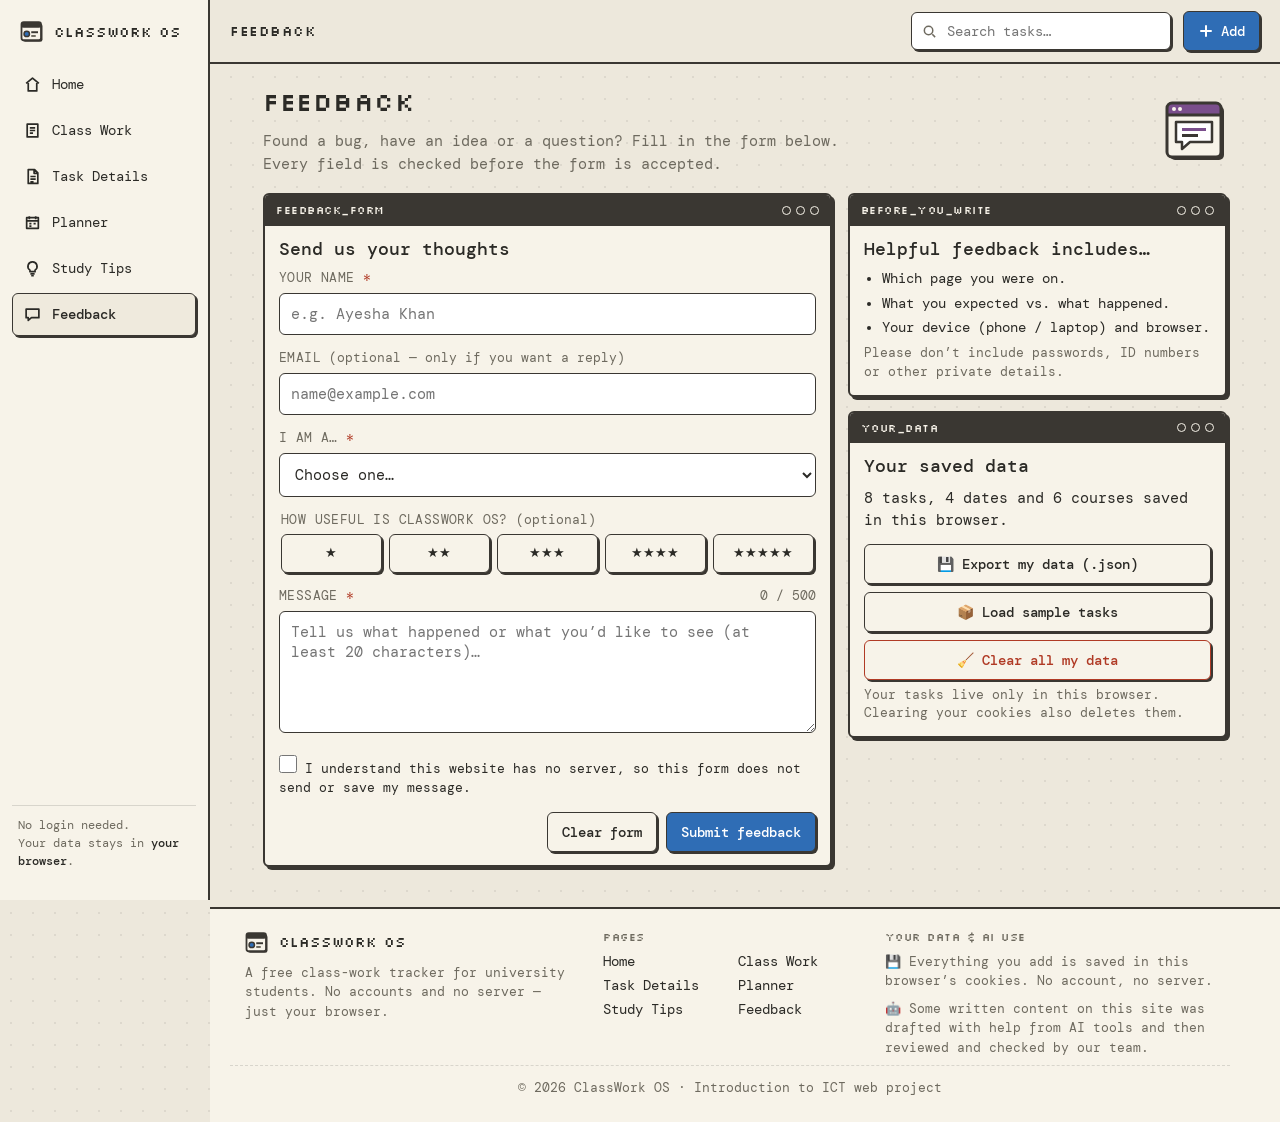
==== contact.html @ 3c670355 "first push" ====
<!DOCTYPE html>
<html lang="en">
<head>
  <meta charset="UTF-8">
  <meta name="viewport" content="width=device-width, initial-scale=1.0">
  <meta name="description" content="Send feedback about ClassWork OS and manage the data saved in your browser.">
  <title>Feedback · ClassWork OS</title>
  <link rel="icon" type="image/svg+xml" href="images/logo.svg">
  <link rel="preconnect" href="https://fonts.googleapis.com">
  <link rel="preconnect" href="https://fonts.gstatic.com" crossorigin>
  <link href="https://fonts.googleapis.com/css2?family=Silkscreen:wght@400;700&family=DM+Mono:wght@400;500&display=swap" rel="stylesheet">
  <link rel="stylesheet" href="css/style.css">
</head>
<body data-page="contact">
  <a class="skip-link" href="#main">Skip to main content</a>

  <div class="app">
    <!-- ===== Sidebar (desktop & tablet) ===== -->
    <aside class="sidebar">
      <a class="brand" href="index.html"><img src="images/logo.svg" alt="ClassWork OS logo" width="24" height="24"><span class="logo">ClassWork&nbsp;OS</span></a>
      <nav class="side-nav" aria-label="Main navigation">
        <a class="nav-item" href="index.html" title="Home"><svg class="ic" viewBox="0 0 16 16" fill="none" stroke="currentColor" stroke-width="1.6" stroke-linejoin="round" aria-hidden="true"><path d="M2 7l6-5 6 5M4 6.5V14h8V6.5"/></svg><span class="label">Home</span></a>
        <a class="nav-item" href="explore.html" title="Class Work"><svg class="ic" viewBox="0 0 16 16" fill="none" stroke="currentColor" stroke-width="1.6" stroke-linejoin="round" aria-hidden="true"><path d="M3 2h10v12H3zM5.5 5.5h5M5.5 8h5M5.5 10.5h3"/></svg><span class="label">Class Work</span></a>
        <a class="nav-item" href="details.html" title="Task Details"><svg class="ic" viewBox="0 0 16 16" fill="none" stroke="currentColor" stroke-width="1.6" stroke-linejoin="round" aria-hidden="true"><path d="M4 1.5h6l3 3v10H4zM9.5 1.5v3.5H13M6 8h5M6 10.5h5M6 13h3"/></svg><span class="label">Task Details</span></a>
        <a class="nav-item" href="interactive.html" title="Planner"><svg class="ic" viewBox="0 0 16 16" fill="none" stroke="currentColor" stroke-width="1.6" stroke-linejoin="round" aria-hidden="true"><path d="M2.5 3.5h11v10h-11zM2.5 6.5h11M5 2v3M11 2v3M5 9h2M9 9h2M5 11.5h2"/></svg><span class="label">Planner</span></a>
        <a class="nav-item" href="topic-specific.html" title="Study Tips"><svg class="ic" viewBox="0 0 16 16" fill="none" stroke="currentColor" stroke-width="1.6" stroke-linejoin="round" aria-hidden="true"><path d="M8 1.8a4.2 4.2 0 00-2.4 7.7V11h4.8V9.5A4.2 4.2 0 008 1.8zM6 13h4M6.8 14.8h2.4"/></svg><span class="label">Study Tips</span></a>
        <a class="nav-item active" aria-current="page" href="contact.html" title="Feedback"><svg class="ic" viewBox="0 0 16 16" fill="none" stroke="currentColor" stroke-width="1.6" stroke-linejoin="round" aria-hidden="true"><path d="M2 3h12v8H7l-3 2.5V11H2z"/></svg><span class="label">Feedback</span></a>
      </nav>
      <div class="spacer"></div>
      <p class="acct">No login needed.<br>Your data stays in <b>your browser</b>.</p>
    </aside>

    <div class="content">
      <!-- ===== Top bar ===== -->
      <header class="topbar">
        <p class="page-title">FEEDBACK</p>
        <form class="tb-search" action="explore.html" method="get" role="search">
          <label class="sr-only" for="topSearch">Search your class work</label>
          <svg class="ic" viewBox="0 0 16 16" fill="none" stroke="currentColor" stroke-width="1.6" aria-hidden="true"><circle cx="7" cy="7" r="4.5"/><path d="M11 11l3 3"/></svg>
          <input id="topSearch" name="q" type="search" placeholder="Search tasks…" autocomplete="off">
        </form>
        <div class="tb-right">
          <button class="btn primary" type="button" data-add><svg class="ic" viewBox="0 0 16 16" fill="none" stroke="currentColor" stroke-width="2" stroke-linecap="round" aria-hidden="true"><path d="M8 3v10M3 8h10"/></svg> Add</button>
        </div>
      </header>

      <!-- ===== Page content ===== -->
      <main id="main" class="view-wrap">
        <section class="page-head">
          <div>
            <h1>Feedback</h1>
            <p>Found a bug, have an idea or a question? Fill in the form below. Every field is checked before the form is accepted.</p>
          </div>
          <img src="images/feedback.svg" alt="Speech bubble" width="64" height="64">
        </section>

        <div class="contact-grid">
          <div>
            <form class="window" id="feedbackForm" novalidate aria-labelledby="formTitle">
              <div class="titlebar"><span>FEEDBACK_FORM</span><span class="dots"><i></i><i></i><i></i></span></div>
              <div class="body">
                <h2 id="formTitle">Send us your thoughts</h2>
                <div id="formBanner" role="alert"></div>

                <div class="field" data-field="name">
                  <label for="f_name">Your name <span class="req">*</span></label>
                  <input id="f_name" name="name" type="text" maxlength="50" autocomplete="name" placeholder="e.g. Ayesha Khan" aria-describedby="err_name">
                  <p class="field-err" id="err_name"></p>
                </div>

                <div class="field" data-field="email">
                  <label for="f_email">Email <span class="opt">(optional — only if you want a reply)</span></label>
                  <input id="f_email" name="email" type="email" maxlength="80" autocomplete="email" placeholder="name@example.com" aria-describedby="err_email">
                  <p class="field-err" id="err_email"></p>
                </div>

                <div class="field" data-field="role">
                  <label for="f_role">I am a… <span class="req">*</span></label>
                  <select id="f_role" name="role" aria-describedby="err_role">
                    <option value="">Choose one…</option>
                    <option>Student</option>
                    <option>Class representative</option>
                    <option>Teacher</option>
                    <option>Other</option>
                  </select>
                  <p class="field-err" id="err_role"></p>
                </div>

               
                <fieldset class="field">
                  <legend>How useful is ClassWork OS? <span class="opt">(optional)</span></legend>
                  <div class="seg">
                    <label><input type="radio" name="f_rating" value="1"><span>★</span></label>
                    <label><input type="radio" name="f_rating" value="2"><span>★★</span></label>
                    <label><input type="radio" name="f_rating" value="3"><span>★★★</span></label>
                    <label><input type="radio" name="f_rating" value="4"><span>★★★★</span></label>
                    <label><input type="radio" name="f_rating" value="5"><span>★★★★★</span></label>
                  </div>
                </fieldset>

                <div class="field" data-field="message">
                  <label for="f_msg">Message <span class="req">*</span> <span class="counter" id="msgCount">0 / 500</span></label>
                  <textarea id="f_msg" name="message" rows="5" placeholder="Tell us what happened or what you’d like to see (at least 20 characters)…" aria-describedby="err_message"></textarea>
                  <p class="field-err" id="err_message"></p>
                </div>

                <div class="field" data-field="consent">
                  <label class="check" for="f_consent"><input type="checkbox" id="f_consent" aria-describedby="err_consent"> I understand this website has no server, so this form does not send or save my message.</label>
                  <p class="field-err" id="err_consent"></p>
                </div>

                <div class="foot">
                  <button class="btn" type="reset">Clear form</button>
                  <button class="btn primary" type="submit">Submit feedback</button>
                </div>
              </div>
            </form>

            <!-- Shown after the form passes validation -->
            <section class="window" id="formResult" hidden aria-labelledby="resultTitle">
              <div class="titlebar"><span>FEEDBACK_READY</span><span class="dots"><i></i><i></i><i></i></span></div>
              <div class="body">
                <h2 id="resultTitle" class="sr-only">Your feedback</h2>
                <div class="banner ok"><span id="resultMsg">All good!</span></div>
                <p>This site doesn’t have a server, so <strong>nothing has been sent or saved</strong>. To share your feedback, copy the text below or open it in your email app.</p>
                <label class="sr-only" for="fbText">Your feedback text</label>
                <textarea class="result-text" id="fbText" readonly></textarea>
                <div class="actions" style="margin-top:10px">
                  <button class="btn primary" type="button" id="copyBtn">📋 Copy text</button>
                  <a class="btn" id="mailLink" href="mailto:">✉️ Open in email app</a>
                  <button class="btn" type="button" id="newBtn">Write another</button>
                </div>
              </div>
            </section>
          </div>

          <aside class="contact-side">
            <section class="window" aria-labelledby="beforeTitle">
              <div class="titlebar"><span>BEFORE_YOU_WRITE</span><span class="dots"><i></i><i></i><i></i></span></div>
              <div class="body">
                <h2 id="beforeTitle">Helpful feedback includes…</h2>
                <ul>
                  <li>Which page you were on.</li>
                  <li>What you expected vs. what happened.</li>
                  <li>Your device (phone / laptop) and browser.</li>
                </ul>
                <p class="hint">Please don’t include passwords, ID numbers or other private details.</p>
              </div>
            </section>

            <section class="window" aria-labelledby="dataTitle">
              <div class="titlebar"><span>YOUR_DATA</span><span class="dots"><i></i><i></i><i></i></span></div>
              <div class="body">
                <h2 id="dataTitle">Your saved data</h2>
                <p id="dataStats"></p>
                <div class="data-btns">
                  <button class="btn" type="button" id="exportBtn">💾 Export my data (.json)</button>
                  <button class="btn" type="button" id="sampleBtn">📦 Load sample tasks</button>
                  <button class="btn danger" type="button" id="clearBtn">🧹 Clear all my data</button>
                </div>
                <p class="hint">Your tasks live only in this browser. Clearing your cookies also deletes them.</p>
              </div>
            </section>
          </aside>
        </div>
      </main>

      <!-- ===== Footer ===== -->
      <footer class="site-footer">
        <div class="foot-grid">
          <section>
            <a class="brand" href="index.html"><img src="images/logo.svg" alt="ClassWork OS logo" width="24" height="24"><span class="logo">ClassWork&nbsp;OS</span></a>
            <p>A free class-work tracker for university students. No accounts and no server — just your browser.</p>
          </section>
          <nav aria-label="Footer navigation">
            <h2 class="foot-h">PAGES</h2>
            <ul>
            <li><a href="index.html">Home</a></li>
            <li><a href="explore.html">Class Work</a></li>
            <li><a href="details.html">Task Details</a></li>
            <li><a href="interactive.html">Planner</a></li>
            <li><a href="topic-specific.html">Study Tips</a></li>
            <li><a href="contact.html">Feedback</a></li>
            </ul>
          </nav>
          <section>
            <h2 class="foot-h">YOUR DATA &amp; AI USE</h2>
            <p id="storageNote">💾 Everything you add is saved in this browser’s cookies.</p>
            <p>🤖 Some written content on this site was drafted with help from AI tools and then reviewed and checked by our team.</p>
          </section>
        </div>
        <p class="copy">© 2026 ClassWork OS · Introduction to ICT web project</p>
      </footer>
    </div>
  </div>

  <!-- ===== Bottom navigation (mobile) ===== -->
  <nav class="bottomnav" aria-label="Mobile navigation">
    <a href="index.html"><svg class="ic" viewBox="0 0 16 16" fill="none" stroke="currentColor" stroke-width="1.6" stroke-linejoin="round" aria-hidden="true"><path d="M2 7l6-5 6 5M4 6.5V14h8V6.5"/></svg>Home</a>
    <a href="explore.html"><svg class="ic" viewBox="0 0 16 16" fill="none" stroke="currentColor" stroke-width="1.6" stroke-linejoin="round" aria-hidden="true"><path d="M3 2h10v12H3zM5.5 5.5h5M5.5 8h5M5.5 10.5h3"/></svg>Work</a>
    <a href="details.html"><svg class="ic" viewBox="0 0 16 16" fill="none" stroke="currentColor" stroke-width="1.6" stroke-linejoin="round" aria-hidden="true"><path d="M4 1.5h6l3 3v10H4zM9.5 1.5v3.5H13M6 8h5M6 10.5h5M6 13h3"/></svg>Details</a>
    <a href="interactive.html"><svg class="ic" viewBox="0 0 16 16" fill="none" stroke="currentColor" stroke-width="1.6" stroke-linejoin="round" aria-hidden="true"><path d="M2.5 3.5h11v10h-11zM2.5 6.5h11M5 2v3M11 2v3M5 9h2M9 9h2M5 11.5h2"/></svg>Planner</a>
    <a href="topic-specific.html"><svg class="ic" viewBox="0 0 16 16" fill="none" stroke="currentColor" stroke-width="1.6" stroke-linejoin="round" aria-hidden="true"><path d="M8 1.8a4.2 4.2 0 00-2.4 7.7V11h4.8V9.5A4.2 4.2 0 008 1.8zM6 13h4M6.8 14.8h2.4"/></svg>Tips</a>
    <a href="contact.html" class="active" aria-current="page"><svg class="ic" viewBox="0 0 16 16" fill="none" stroke="currentColor" stroke-width="1.6" stroke-linejoin="round" aria-hidden="true"><path d="M2 3h12v8H7l-3 2.5V11H2z"/></svg>Feedback</a>
  </nav>

  <script src="js/script.js"></script>
</body>
</html>
---- css/style.css ----
/* ==========================================================
   ClassWork OS · css/style.css  (shared by all six pages)
   1. Design tokens      2. Base             3. App shell
   4. Components         5. Page sections    6. Modals & toast
   7. Responsive         8. Reduced motion
   ========================================================== */

/* ---------- 1. Design tokens ---------- */
:root{
  color-scheme:light;
  --bg:#EDE8DC; --panel:#F7F3E9; --panel-2:#EFEADD; --field:#FFFFFF; --field-2:#FFFDF7;
  --ink:#2B2A26; --chrome:#3A3732; --muted:#6E6A5F; --on-chrome:#F7F3E9; --on-accent:#FFFFFF;
  --blue:#2F6DB5; --red:#B03A25; --amber:#8A5A0B; --teal:#1F7A6B; --green:#4E7A3A; --plum:#7A4E8C;
  --ok-bg:#EAF2E6; --err-bg:#F6E4E0; --warn-bg:#FBF0D9; --mark:#F3D27A;
  --line:rgba(58,55,50,.16);
  --radius:6px; --shadow:3px 3px 0 var(--chrome); --shadow-sm:2px 2px 0 var(--chrome);
  --font-pixel:"Silkscreen","DM Mono",monospace;
  --font-mono:"DM Mono",ui-monospace,Menlo,Consolas,monospace;
  --sidebar-w:210px;
}

/* ---------- 2. Base ---------- */
*{ box-sizing:border-box; }
html,body{ margin:0; padding:0; }
body{
  background:var(--bg) url("../images/grid.svg") repeat;
  color:var(--ink); font-family:var(--font-mono); font-size:15px; line-height:1.5;
  -webkit-font-smoothing:antialiased;
}
h1,h2,h3{ line-height:1.2; margin:0 0 .5em; }
h1{ font-family:var(--font-pixel); font-weight:400; font-size:26px; letter-spacing:.5px; }
h2{ font-size:18px; font-weight:500; }
h3{ font-size:15.5px; font-weight:500; }
p{ margin:0 0 .8em; }
a{ color:var(--blue); text-underline-offset:3px; }
a:focus-visible, button:focus-visible, select:focus-visible, summary:focus-visible{ outline:2px solid var(--blue); outline-offset:2px; }
img{ max-width:100%; height:auto; }
mark{ background:var(--mark); color:var(--ink); padding:0 2px; border-radius:2px; }
.sr-only{ position:absolute; width:1px; height:1px; padding:0; margin:-1px; overflow:hidden; clip:rect(0,0,0,0); white-space:nowrap; border:0; }
.skip-link{ position:absolute; left:-999px; top:8px; z-index:200; background:var(--blue); color:#fff; padding:8px 12px; border-radius:var(--radius); }
.skip-link:focus{ left:8px; }

/* type & colour helpers */
.t-Assignment{ color:var(--blue); } .t-Quiz{ color:var(--teal); } .t-Project{ color:var(--green); }
.t-Presentation{ color:var(--plum); } .t-Other{ color:var(--muted); }
.c-blue{ color:var(--blue); } .c-red{ color:var(--red); } .c-amber{ color:var(--amber); }
.c-green{ color:var(--green); } .c-plum{ color:var(--plum); } .c-teal{ color:var(--teal); } .c-muted{ color:var(--muted); }

/* ---------- 3. App shell ---------- */
.app{ display:flex; min-height:100vh; }

/* sidebar */
.sidebar{
  width:var(--sidebar-w); flex:none; background:var(--panel); border-right:2px solid var(--chrome);
  position:sticky; top:0; height:100vh; display:flex; flex-direction:column; padding:16px 12px; gap:3px;
}
.brand{ display:flex; align-items:center; gap:10px; padding:4px 8px 16px; color:var(--ink); text-decoration:none; }
.brand img{ width:24px; height:24px; }
.brand .logo{ font-family:var(--font-pixel); font-size:14px; }
.side-nav{ display:flex; flex-direction:column; gap:3px; }
.sidebar .spacer{ flex:1; }
.sidebar .acct{ border-top:1.5px solid var(--line); padding:10px 6px 4px; font-size:12px; color:var(--muted); }
.sidebar .acct b{ color:var(--ink); font-weight:500; }
.nav-item{
  display:flex; align-items:center; gap:11px; padding:10px 11px; border-radius:var(--radius);
  border:1.5px solid transparent; color:var(--ink); text-decoration:none; font-size:14px;
  transition:background .15s ease, transform .1s ease;
}
.nav-item:hover{ background:var(--panel-2); transform:translateX(2px); }
.nav-item.active{ background:var(--panel-2); border-color:var(--chrome); box-shadow:var(--shadow-sm); font-weight:500; transform:none; }
.nav-item .ic{ width:17px; height:17px; flex:none; }

/* content column + topbar */
.content{ flex:1; min-width:0; display:flex; flex-direction:column; }
.topbar{
  position:sticky; top:0; z-index:20; background:var(--bg); border-bottom:2px solid var(--chrome);
  display:flex; align-items:center; gap:12px; padding:11px 20px;
}
.page-title{ font-family:var(--font-pixel); font-size:14px; letter-spacing:.5px; margin:0; white-space:nowrap; }
.tb-search{
  margin-left:auto; display:flex; align-items:center; gap:8px; flex:0 1 260px;
  border:1.5px solid var(--chrome); border-radius:var(--radius); background:var(--field); padding:0 10px; box-shadow:var(--shadow-sm);
}
.tb-search .ic{ width:15px; height:15px; color:var(--muted); flex:none; }
.tb-search input{ border:none; outline:none; background:none; font-family:var(--font-mono); font-size:14px; color:var(--ink); width:100%; min-height:36px; }
.tb-search:focus-within{ outline:2px solid var(--blue); outline-offset:1px; }
.tb-right{ display:flex; align-items:center; gap:9px; }
.view-wrap{ max-width:1000px; width:100%; margin:0 auto; padding:22px 18px 40px; flex:1; }

/* footer */
.site-footer{ border-top:2px solid var(--chrome); background:var(--panel); padding:22px 20px 16px; }
.foot-grid{ max-width:1000px; margin:0 auto; display:grid; grid-template-columns:1.3fr 1fr 1.4fr; gap:24px; }
.site-footer .brand{ padding:0 0 8px; }
.foot-h{ font-family:var(--font-pixel); font-size:11px; font-weight:400; letter-spacing:.5px; color:var(--muted); margin:0 0 8px; }
.site-footer p{ font-size:13px; color:var(--muted); margin:0 0 8px; }
.site-footer ul{ list-style:none; margin:0; padding:0; display:grid; grid-template-columns:1fr 1fr; gap:4px 12px; font-size:13.5px; }
.site-footer ul a{ color:var(--ink); text-decoration:none; }
.site-footer ul a:hover{ color:var(--blue); text-decoration:underline; }
.copy{ max-width:1000px; margin:14px auto 0; padding-top:12px; border-top:1.5px dashed var(--line); font-size:12px; color:var(--muted); text-align:center; }

/* mobile bottom nav (hidden on desktop) */
.bottomnav{ display:none; }

/* ---------- 4. Components ---------- */
.btn{
  font-family:var(--font-mono); font-size:14px; font-weight:500; color:var(--ink); background:var(--panel);
  border:1.5px solid var(--chrome); border-radius:var(--radius); padding:9px 14px; cursor:pointer; box-shadow:var(--shadow-sm);
  display:inline-flex; align-items:center; justify-content:center; gap:7px; line-height:1; min-height:40px; text-decoration:none;
  transition:transform .06s ease, box-shadow .06s ease, background .15s ease;
}
.btn:hover{ background:var(--panel-2); }
.btn:active{ transform:translate(2px,2px); box-shadow:none; }
.btn:disabled{ opacity:.55; cursor:default; }
.btn.primary{ background:var(--blue); color:var(--on-accent); }
.btn.primary:hover{ filter:brightness(1.08); }
.btn.sm{ font-size:13px; padding:7px 11px; min-height:34px; }
.btn.danger{ color:var(--red); border-color:var(--red); }
.btn.icon-btn{ width:36px; padding:0; font-size:16px; }
.btn .ic{ width:16px; height:16px; display:block; }
.linkbtn{ background:none; border:none; color:var(--blue); font-family:var(--font-mono); font-size:12.5px; cursor:pointer; padding:6px 0 0; text-decoration:underline; }

.window{ background:var(--panel); border:2px solid var(--chrome); border-radius:var(--radius); box-shadow:var(--shadow); overflow:hidden; }
.window > .titlebar, .titlebar{
  display:flex; align-items:center; justify-content:space-between; background:var(--chrome); color:var(--on-chrome);
  font-family:var(--font-pixel); font-size:11px; letter-spacing:.5px; padding:7px 11px;
}
.titlebar .dots{ display:flex; gap:5px; }
.titlebar .dots i{ width:9px; height:9px; border-radius:50%; border:1.5px solid var(--on-chrome); display:block; }
.window > .body{ padding:13px 14px; }

.banner{
  border:1.5px solid var(--chrome); border-radius:var(--radius); padding:10px 12px; margin-bottom:14px; font-size:13.5px;
  display:flex; align-items:center; justify-content:space-between; gap:10px; box-shadow:var(--shadow-sm);
}
.banner.ok{ background:var(--ok-bg); } .banner.err{ background:var(--err-bg); color:var(--red); } .banner.warn{ background:var(--warn-bg); }
.banner button{ background:none; border:none; cursor:pointer; color:inherit; font-size:15px; }

.chip{ font-size:11px; letter-spacing:.3px; text-transform:uppercase; border:1.5px solid currentColor; border-radius:4px; padding:1px 6px; line-height:16px; white-space:nowrap; display:inline-block; }
.kindtag{ font-size:10.5px; text-transform:uppercase; letter-spacing:.3px; border:1.5px solid currentColor; border-radius:4px; padding:1px 5px; }
.k-exam{ color:var(--red); } .k-deadline{ color:var(--blue); } .k-other{ color:var(--muted); }
.eyebrow{ font-size:12px; letter-spacing:.6px; text-transform:uppercase; color:var(--muted); margin:0 0 6px; }
.section-title{ font-family:var(--font-pixel); font-weight:400; font-size:13px; letter-spacing:.5px; color:var(--muted); margin:0 0 10px; text-transform:uppercase; }
.block{ margin-top:26px; }
.panel-empty{ color:var(--muted); font-size:13.5px; font-style:italic; padding:6px 4px; }
.empty-state{ text-align:center; color:var(--muted); padding:34px 16px; font-size:14px; }
.empty-state .btn{ margin-top:12px; }
.hint{ font-size:12.5px; color:var(--muted); margin:6px 0 0; }

/* list rows (dashboard, related lists) */
.rows{ display:flex; flex-direction:column; }
.row{
  display:flex; align-items:center; gap:10px; padding:9px 5px; border-bottom:1px dashed var(--line);
  color:var(--ink); text-decoration:none; transition:background .12s ease;
}
.row:last-child{ border-bottom:none; }
.row:hover{ background:var(--panel-2); }
.row .tdot{ width:9px; height:9px; border-radius:50%; flex:none; background:currentColor; }
.row .r-main{ min-width:0; flex:1; display:flex; flex-direction:column; }
.row .r-title{ font-size:14px; white-space:nowrap; overflow:hidden; text-overflow:ellipsis; }
.row .r-sub{ font-size:12px; color:var(--muted); white-space:nowrap; overflow:hidden; text-overflow:ellipsis; }
.row .r-when{ font-size:12.5px; white-space:nowrap; flex:none; color:var(--muted); }
.r-when.ov{ color:var(--red); } .r-when.sn{ color:var(--amber); }

/* search + filters toolbar */
.toolbar{ display:flex; flex-direction:column; gap:11px; margin-bottom:6px; }
.search{
  display:flex; align-items:center; gap:9px; border:1.5px solid var(--chrome); border-radius:var(--radius);
  background:var(--field); padding:0 11px; box-shadow:var(--shadow-sm);
}
.search:focus-within{ outline:2px solid var(--blue); outline-offset:1px; }
.search input{ border:none; outline:none; background:none; font-family:var(--font-mono); font-size:15px; padding:11px 0; width:100%; color:var(--ink); min-height:42px; }
.search .ic{ width:16px; height:16px; color:var(--muted); flex:none; }
.filters{ display:flex; gap:7px; flex-wrap:wrap; }
.fbtn{
  font-family:var(--font-mono); font-size:13px; font-weight:500; padding:7px 11px; border:1.5px solid var(--chrome);
  border-radius:var(--radius); background:var(--field-2); color:var(--ink); cursor:pointer; box-shadow:var(--shadow-sm); min-height:34px;
  transition:background .12s ease, transform .06s ease;
}
.fbtn:hover{ background:var(--panel-2); }
.fbtn.active{ background:var(--blue); color:var(--on-accent); box-shadow:none; transform:translate(1px,1px); }
.toolbar-row{ display:flex; flex-wrap:wrap; align-items:flex-end; gap:12px; }
.mini-field{ display:flex; flex-direction:column; gap:4px; }
.mini-field label{ font-size:11.5px; color:var(--muted); text-transform:uppercase; letter-spacing:.4px; }
select, .select{
  font-family:var(--font-mono); font-size:14px; color:var(--ink); background:var(--field); border:1.5px solid var(--chrome);
  border-radius:var(--radius); padding:7px 9px; min-height:36px; box-shadow:var(--shadow-sm);
}
.result-count{ font-size:12.5px; color:var(--muted); margin:12px 2px 0; }

/* task cards (Class Work page) */
.group-label{ display:flex; align-items:center; gap:8px; font-size:12px; letter-spacing:.6px; text-transform:uppercase; color:var(--muted); margin:18px 2px 8px; }
.group-label .count{ color:var(--ink); border:1.5px solid var(--chrome); border-radius:20px; padding:0 8px; font-size:11px; line-height:18px; background:var(--panel-2); }
.group-label.urgent{ color:var(--red); } .group-label.soon{ color:var(--amber); } .group-label.donegrp{ color:var(--green); }
.task{
  border:1.5px solid var(--chrome); border-left-width:6px; border-radius:var(--radius); background:var(--panel);
  box-shadow:var(--shadow-sm); margin:8px 0; overflow:hidden; animation:rise .25s ease both;
}
.task.ov{ border-left-color:var(--red); } .task.sn{ border-left-color:var(--amber); } .task.lt{ border-left-color:var(--muted); }
.task.done{ border-left-color:var(--green); opacity:.78; }
.task.done .title{ text-decoration:line-through; }
.task .head{ display:flex; align-items:flex-start; gap:12px; padding:12px 13px; cursor:pointer; user-select:none; width:100%;
  background:none; border:none; text-align:left; font-family:var(--font-mono); color:var(--ink); }
.task .head:hover{ background:var(--panel-2); }
.task .maininfo{ min-width:0; flex:1; }
.task .title{ font-weight:500; font-size:15.5px; word-wrap:break-word; }
.task .sub{ color:var(--muted); font-size:13px; margin-top:3px; display:flex; flex-wrap:wrap; align-items:center; gap:6px 10px; }
.task .when{ text-align:right; flex:none; }
.task .when .rel{ font-size:13px; font-weight:500; white-space:nowrap; display:block; }
.task .when .date{ font-size:11.5px; color:var(--muted); white-space:nowrap; display:block; }
.task.ov .when .rel{ color:var(--red); } .task.sn .when .rel{ color:var(--amber); } .task.done .when .rel{ color:var(--green); }
.chev{ width:14px; height:14px; color:var(--muted); flex:none; margin-top:3px; transition:transform .15s ease; }
.task.open .chev{ transform:rotate(90deg); }
.task .detail{ display:none; border-top:1.5px dashed var(--chrome); padding:11px 13px; background:var(--panel-2); }
.task.open .detail{ display:block; animation:fade .2s ease; }
.task .notes{ font-size:14px; white-space:pre-wrap; margin:0 0 10px; }
.task .notes.empty{ color:var(--muted); font-style:italic; }
.actions{ display:flex; gap:8px; flex-wrap:wrap; }

.legend ul{ list-style:none; margin:0; padding:0; display:flex; flex-wrap:wrap; gap:8px 18px; font-size:13px; }
.legend li{ display:flex; align-items:center; gap:7px; }
.legend .tdot{ width:10px; height:10px; border-radius:50%; background:currentColor; display:inline-block; }

/* schedule rows */
.month-label{ font-family:var(--font-pixel); font-size:12px; letter-spacing:.5px; color:var(--muted); margin:18px 2px 9px; }
.sched-row{
  display:flex; align-items:center; gap:13px; border:1.5px solid var(--chrome); border-radius:var(--radius);
  background:var(--panel); box-shadow:var(--shadow-sm); padding:10px 12px; margin:7px 0; animation:rise .25s ease both;
}
.sched-row.past{ opacity:.6; }
.sched-row .datebox{ flex:none; width:48px; text-align:center; border-right:1.5px solid var(--line); padding-right:12px; }
.sched-row .datebox .d{ font-size:18px; font-weight:500; line-height:1; }
.sched-row .datebox .m{ font-size:10.5px; color:var(--muted); text-transform:uppercase; }
.sched-row .s-main{ flex:1; min-width:0; }
.sched-row .s-title{ font-size:14.5px; }
.sched-row .s-sub{ font-size:12.5px; color:var(--muted); margin-top:2px; }
.sched-row .s-act{ flex:none; display:flex; gap:6px; }

/* forms (modals, planner, feedback) */
.field{ margin-bottom:14px; border:none; padding:0; min-width:0; }
.field.row2{ display:flex; gap:11px; }
.field.row2 > div{ flex:1; min-width:0; }
.field label, .field legend{ display:block; font-size:12.5px; color:var(--muted); margin-bottom:5px; text-transform:uppercase; letter-spacing:.4px; padding:0; }
.field .opt{ text-transform:none; letter-spacing:0; } .field .req{ color:var(--red); }
.field input, .field select, .field textarea{
  width:100%; font-family:var(--font-mono); font-size:15px; color:var(--ink); background:var(--field);
  border:1.5px solid var(--chrome); border-radius:var(--radius); padding:10px 11px; min-height:42px; box-shadow:none;
  transition:border-color .15s ease, box-shadow .15s ease;
}
.field textarea{ resize:vertical; min-height:80px; }
.field input:focus, .field select:focus, .field textarea:focus{ outline:2px solid var(--blue); outline-offset:1px; }
.field.invalid input, .field.invalid select, .field.invalid textarea{ border-color:var(--red); box-shadow:0 0 0 2px var(--err-bg); }
.field.valid input, .field.valid select, .field.valid textarea{ border-color:var(--green); }
.field-err{ color:var(--red); font-size:12.5px; margin:5px 0 0; min-height:0; }
.field-err:empty{ display:none; }
.counter{ float:right; text-transform:none; letter-spacing:0; }
.seg{ display:flex; gap:7px; flex-wrap:wrap; }
.seg label{ flex:1; min-width:52px; margin:0; position:relative; text-transform:none; letter-spacing:0; }
.seg input{ position:absolute; opacity:0; pointer-events:none; width:1px; min-height:0; }
.seg span{
  display:block; text-align:center; font-size:12.5px; padding:9px 4px; border:1.5px solid var(--chrome); border-radius:var(--radius);
  background:var(--panel); cursor:pointer; box-shadow:var(--shadow-sm); color:var(--ink); transition:background .12s ease;
}
.seg span:hover{ background:var(--panel-2); }
.seg input:checked + span{ background:var(--blue); color:var(--on-accent); box-shadow:none; transform:translate(1px,1px); }
.seg input:focus-visible + span{ outline:2px solid var(--blue); outline-offset:2px; }
.check{ display:flex; align-items:flex-start; gap:9px; font-size:13.5px; text-transform:none !important; letter-spacing:0 !important; color:var(--ink) !important; cursor:pointer; }
.check input{ width:18px !important; height:18px; min-height:0 !important; margin:2px 0 0; accent-color:var(--blue); flex:none; }
.foot{ display:flex; justify-content:flex-end; gap:9px; margin-top:4px; flex-wrap:wrap; }
.err{ color:var(--red); font-size:12.5px; margin:6px 0 0; min-height:16px; }

/* ---------- 5. Page sections ---------- */
/* shared page heading */
.page-head{ display:flex; align-items:center; justify-content:space-between; gap:18px; margin-bottom:18px; }
.page-head p{ color:var(--muted); max-width:620px; margin:0; }
.page-head img{ width:64px; height:64px; flex:none; animation:float 4s ease-in-out infinite; }

/* HOME: hero */
.hero .hero-body{ display:grid; grid-template-columns:1.25fr 1fr; gap:20px; align-items:center; padding:22px 22px 18px; }
.hero h1{ font-size:30px; display:flex; align-items:center; gap:12px; flex-wrap:wrap; }
.hero .hero-logo{ width:40px; height:40px; }
.hero .lead{ font-size:17px; font-weight:500; }
.hero p{ color:var(--ink); }
.hero-art{ margin:0; text-align:center; }
.hero-art img{ width:100%; max-width:380px; animation:float 5s ease-in-out infinite; }
.cta-row{ display:flex; gap:10px; flex-wrap:wrap; margin-top:14px; }

/* HOME: stat tiles */
.stats{ display:grid; grid-template-columns:repeat(4,1fr); gap:12px; }
.stat{
  display:flex; flex-direction:column; gap:4px; padding:14px; background:var(--panel); border:2px solid var(--chrome);
  border-radius:var(--radius); box-shadow:var(--shadow); text-decoration:none; color:var(--ink);
  transition:transform .15s ease, box-shadow .15s ease;
}
.stat:hover{ transform:translate(-2px,-2px); box-shadow:5px 5px 0 var(--chrome); }
.stat-n{ font-family:var(--font-pixel); font-size:28px; line-height:1; }
.stat-l{ font-size:12.5px; color:var(--muted); text-transform:uppercase; letter-spacing:.4px; }

/* HOME: dashboard */
.dash{ display:grid; grid-template-columns:1fr 1fr; gap:14px; }
.dash .full{ grid-column:1 / -1; }
.nextup .nu-link{ color:var(--ink); text-decoration:none; display:block; }
.nextup .nu-link:hover .nu-title{ text-decoration:underline; }
.nextup .nu-title{ font-size:19px; font-weight:500; margin:2px 0 6px; }
.nextup .nu-meta{ display:flex; flex-wrap:wrap; align-items:center; gap:8px 12px; color:var(--muted); font-size:13.5px; }
.nextup .nu-count{ font-family:var(--font-pixel); font-size:13px; margin-top:12px; display:inline-block; border:1.5px solid var(--chrome); border-radius:var(--radius); padding:6px 10px; box-shadow:var(--shadow-sm); }
.nextup.ov .nu-count{ color:var(--red); } .nextup.sn .nu-count{ color:var(--amber); }
.twoweeks{ display:grid; grid-template-columns:minmax(0,1fr) minmax(0,1fr); gap:10px; }
.wk{ min-width:0; border:1.5px solid var(--chrome); border-radius:var(--radius); background:var(--panel-2); padding:9px 10px; }
.wk h3{ margin:0 0 7px; font-size:11px; letter-spacing:.5px; text-transform:uppercase; color:var(--muted); display:flex; justify-content:space-between; font-weight:500; }
.wk h3 .n{ color:var(--ink); }
.wk .mini{ display:flex; align-items:center; gap:7px; padding:5px 3px; font-size:13px; color:var(--ink); text-decoration:none; border-radius:4px; }
.wk .mini:hover{ background:var(--panel); }
.wk .mini .tdot{ width:8px; height:8px; border-radius:50%; background:currentColor; flex:none; }
.wk .mini span{ white-space:nowrap; overflow:hidden; text-overflow:ellipsis; }
.wk .none{ font-size:12.5px; color:var(--muted); font-style:italic; padding:3px 2px; }
.r-act{ font-size:11px; color:var(--muted); text-transform:uppercase; letter-spacing:.3px; }

/* HOME: page cards */
.cards{ display:grid; grid-template-columns:repeat(auto-fill,minmax(170px,1fr)); gap:14px; }
.card a{
  display:flex; flex-direction:column; gap:6px; height:100%; padding:16px 14px; background:var(--panel); color:var(--ink); text-decoration:none;
  border:2px solid var(--chrome); border-radius:var(--radius); box-shadow:var(--shadow); transition:transform .15s ease, box-shadow .15s ease;
}
.card a:hover, .card a:focus-visible{ transform:translate(-3px,-3px); box-shadow:6px 6px 0 var(--chrome); }
.card img{ width:52px; height:52px; }
.card h3{ margin:6px 0 0; }
.card p{ font-size:13px; color:var(--muted); margin:0; flex:1; }
.card-go{ font-size:12.5px; color:var(--blue); font-weight:500; }

/* HOME: how it works */
.how{ display:grid; grid-template-columns:1.5fr 1fr; gap:20px; }
.steps{ margin:0; padding:0; list-style:none; counter-reset:step; }
.steps li{ counter-increment:step; position:relative; padding:0 0 12px 40px; font-size:14px; }
.steps li::before{
  content:counter(step); position:absolute; left:0; top:-2px; width:28px; height:28px; display:grid; place-items:center;
  font-family:var(--font-pixel); font-size:12px; background:var(--blue); color:var(--on-accent); border:1.5px solid var(--chrome); border-radius:var(--radius);
}
.perks{ margin:0; padding:12px 14px; list-style:none; border:1.5px dashed var(--chrome); border-radius:var(--radius); background:var(--panel-2); font-size:13.5px; }
.perks li{ padding:4px 0; }

/* DETAILS */
.breadcrumb ol{ list-style:none; margin:0 0 14px; padding:0; display:flex; flex-wrap:wrap; gap:6px; font-size:13px; color:var(--muted); }
.breadcrumb li + li::before{ content:"›"; margin-right:6px; }
.breadcrumb li[aria-current]{ color:var(--ink); max-width:300px; overflow:hidden; text-overflow:ellipsis; white-space:nowrap; }
.detail-grid{ display:grid; grid-template-columns:minmax(0,2fr) minmax(0,1fr); gap:16px; align-items:start; }
.detail-head{ display:flex; gap:16px; align-items:flex-start; margin-bottom:16px; }
.detail-head img{ width:72px; height:72px; flex:none; }
.detail-head .dh-main{ flex:1; min-width:0; }
.detail-head h1{ font-family:var(--font-mono); font-weight:500; font-size:23px; margin:0 0 8px; word-wrap:break-word; }
.detail-head .chips{ display:flex; gap:8px; flex-wrap:wrap; margin:0; }
.countdown{ flex:none; text-align:center; border:2px solid var(--chrome); border-radius:var(--radius); padding:10px 12px; min-width:96px; box-shadow:var(--shadow-sm); background:var(--field-2); }
.countdown .cd-n{ font-family:var(--font-pixel); font-size:28px; line-height:1; display:block; }
.countdown .cd-l{ font-size:10.5px; letter-spacing:.4px; text-transform:uppercase; color:var(--muted); display:block; margin-top:4px; }
.countdown.ov .cd-n{ color:var(--red); } .countdown.sn .cd-n{ color:var(--amber); } .countdown.done .cd-n{ color:var(--green); }
.detail-sec{ border-top:1.5px dashed var(--line); padding-top:14px; margin-top:14px; }
.info-table{ width:100%; border-collapse:collapse; font-size:14px; }
.info-table th, .info-table td{ text-align:left; padding:8px 10px; border-bottom:1px solid var(--line); vertical-align:top; }
.info-table th{ width:36%; color:var(--muted); font-weight:500; font-size:12.5px; text-transform:uppercase; letter-spacing:.3px; }
.info-table tr:nth-child(even){ background:var(--panel-2); }
.notes-box{ white-space:pre-wrap; background:var(--field-2); border:1.5px solid var(--line); border-radius:var(--radius); padding:10px 12px; font-size:14px; }
.notes-box.empty{ color:var(--muted); font-style:italic; }
.guide{ margin:0; padding-left:22px; font-size:14px; }
.guide li{ margin:4px 0; }
.detail-actions{ margin-top:18px; }
.side-stack{ display:flex; flex-direction:column; gap:14px; }
.side-stack{ display:flex; flex-direction:column; gap:14px; }
.side-stack[hidden]{ display:none; }
.pager{ display:flex; flex-direction:column; gap:10px; font-size:13px; }
.pager small{ display:block; color:var(--muted); font-size:11px; text-transform:uppercase; letter-spacing:.4px; }
.pager span{ color:var(--muted); }

/* PLANNER */
.tabs{ display:flex; gap:8px; margin-bottom:16px; border-bottom:2px solid var(--chrome); }
.tab{
  font-family:var(--font-mono); font-size:14px; font-weight:500; padding:10px 14px; border:2px solid var(--chrome); border-bottom:none;
  border-radius:var(--radius) var(--radius) 0 0; background:var(--panel-2); color:var(--muted); cursor:pointer; margin-bottom:-2px;
  transition:background .15s ease, color .15s ease;
}
.tab:hover{ color:var(--ink); }
.tab[aria-selected="true"]{ background:var(--panel); color:var(--ink); border-bottom:2px solid var(--panel); }
.tabpanel{ animation:fade .2s ease; }
.planner-grid{ display:grid; grid-template-columns:minmax(0,1fr) minmax(0,1.35fr); gap:16px; align-items:start; }
.plan-task{ display:flex; align-items:center; gap:10px; padding:7px 4px; border-bottom:1px dashed var(--line); }
.plan-task:last-child{ border-bottom:none; }
.plan-task .pt-name{ flex:1; min-width:0; font-size:13.5px; display:flex; flex-direction:column; text-transform:none; letter-spacing:0; color:var(--ink); margin:0; cursor:pointer; }
.plan-task .pt-name small{ color:var(--muted); font-size:11.5px; }
.plan-task input[type="checkbox"]{ width:18px; height:18px; min-height:0; padding:0; accent-color:var(--blue); flex:none; }
.plan-task input[type="number"]{ width:72px; min-height:34px; padding:5px 7px; font-size:14px; font-family:var(--font-mono); border:1.5px solid var(--chrome); border-radius:var(--radius); background:var(--field); color:var(--ink); }
.pt-tools{ font-size:12.5px; color:var(--muted); margin-bottom:4px; }
.plan-tasks-box{ max-height:300px; overflow:auto; border:1.5px solid var(--line); border-radius:var(--radius); padding:2px 8px; background:var(--field-2); }
.verdict{ display:flex; align-items:center; gap:12px; flex-wrap:wrap; margin-bottom:10px; }
.verdict-tag{ font-family:var(--font-pixel); font-size:14px; padding:6px 10px; border:2px solid currentColor; border-radius:var(--radius); }
.plan-meta{ display:grid; grid-template-columns:repeat(3,1fr); gap:8px; margin:10px 0; }
.plan-meta div{ border:1.5px solid var(--chrome); border-radius:var(--radius); padding:8px; background:var(--panel-2); text-align:center; }
.plan-meta b{ display:block; font-family:var(--font-pixel); font-size:16px; font-weight:400; }
.plan-meta span{ font-size:11px; color:var(--muted); text-transform:uppercase; }
.plan-days{ display:grid; grid-template-columns:repeat(auto-fill,minmax(200px,1fr)); gap:10px; margin-top:12px; }
.day-card{ border:1.5px solid var(--chrome); border-radius:var(--radius); background:var(--panel); box-shadow:var(--shadow-sm); padding:9px 10px; animation:rise .3s ease both; }
.day-card.off{ background:var(--panel-2); opacity:.7; }
.day-card h3{ font-size:12px; text-transform:uppercase; letter-spacing:.4px; margin:0 0 6px; display:flex; justify-content:space-between; color:var(--muted); }
.day-card ul{ list-style:none; margin:0; padding:0; }
.day-card li{ display:flex; align-items:center; gap:6px; font-size:13px; padding:3px 0; }
.day-card li a{ color:var(--ink); text-decoration:none; flex:1; min-width:0; overflow:hidden; text-overflow:ellipsis; white-space:nowrap; }
.day-card li a:hover{ text-decoration:underline; }
.day-card .tdot{ width:8px; height:8px; border-radius:50%; background:currentColor; flex:none; }
.day-card .hrs{ font-weight:500; font-size:12px; }
.day-card .due-flag{ font-size:11.5px; color:var(--red); margin-top:4px; }
.sched-tools{ display:flex; flex-wrap:wrap; gap:12px; align-items:center; justify-content:space-between; margin-bottom:6px; }

/* TIPS */
.tips-top{ display:grid; grid-template-columns:minmax(0,1.1fr) minmax(0,1fr); gap:16px; align-items:start; }
.timer-display{ font-family:var(--font-pixel); font-size:54px; text-align:center; line-height:1; margin:10px 0 6px; letter-spacing:2px; }
.timer-mode{ text-align:center; font-size:12px; letter-spacing:.6px; text-transform:uppercase; }
.timer-mode.focus{ color:var(--red); } .timer-mode.break{ color:var(--green); }
.progress{ height:12px; border:1.5px solid var(--chrome); border-radius:20px; background:var(--panel-2); overflow:hidden; margin:10px 0 14px; }
.progress > div{ height:100%; width:0; background:var(--blue); transition:width .3s linear; }
.timer-controls{ display:flex; justify-content:center; gap:9px; margin-bottom:14px; }
.timer-stats{ text-align:center; font-size:13px; color:var(--muted); margin:8px 0 0; }
.tip-list{ display:grid; grid-template-columns:repeat(auto-fill,minmax(260px,1fr)); gap:12px; margin-top:12px; }
.tip{ background:var(--panel); border:1.5px solid var(--chrome); border-radius:var(--radius); box-shadow:var(--shadow-sm); padding:12px 13px; animation:rise .25s ease both; display:flex; flex-direction:column; }
.tip h3{ margin:6px 0 6px; }
.tip p{ font-size:13.5px; margin:0 0 8px; flex:1; }
.tip ul{ margin:8px 0 0; padding-left:20px; font-size:13.5px; }
.tip-toggle{ align-self:flex-start; }
.table-wrap{ overflow-x:auto; border:2px solid var(--chrome); border-radius:var(--radius); box-shadow:var(--shadow); background:var(--panel); }
.res-table{ width:100%; border-collapse:collapse; font-size:14px; min-width:560px; }
.res-table caption{ text-align:left; padding:10px 12px; font-size:12.5px; color:var(--muted); caption-side:top; }
.res-table th, .res-table td{ padding:9px 12px; text-align:left; border-top:1px solid var(--line); }
.res-table thead th{ background:var(--chrome); color:var(--on-chrome); font-family:var(--font-pixel); font-weight:400; font-size:11px; letter-spacing:.5px; }
.res-table tbody tr{ transition:background .12s ease; }
.res-table tbody tr:hover{ background:var(--panel-2); }
.faq{ border:1.5px solid var(--chrome); border-radius:var(--radius); background:var(--panel); margin:8px 0; box-shadow:var(--shadow-sm); }
.faq summary{ cursor:pointer; padding:11px 13px; font-weight:500; list-style:none; display:flex; justify-content:space-between; gap:10px; }
.faq summary::-webkit-details-marker{ display:none; }
.faq summary::after{ content:"+"; font-family:var(--font-pixel); color:var(--muted); transition:transform .15s ease; }
.faq[open] summary::after{ transform:rotate(45deg); }
.faq p{ padding:0 13px 12px; margin:0; font-size:14px; color:var(--muted); }
.disclaimer{ font-size:12.5px; color:var(--muted); border:1.5px dashed var(--line); border-radius:var(--radius); padding:10px 12px; margin-top:22px; }

/* CONTACT */
.contact-grid{ display:grid; grid-template-columns:minmax(0,1.5fr) minmax(0,1fr); gap:16px; align-items:start; }
.contact-side{ display:flex; flex-direction:column; gap:14px; }
.contact-side ul{ margin:0; padding-left:18px; font-size:13.5px; }
.contact-side li{ margin:4px 0; }
.data-btns{ display:flex; flex-direction:column; gap:8px; margin-top:10px; }
.result-text{ width:100%; min-height:150px; font-family:var(--font-mono); font-size:13px; padding:10px; border:1.5px solid var(--chrome); border-radius:var(--radius); background:var(--field-2); color:var(--ink); resize:vertical; }
#formResult{ margin-top:16px; }

/* ---------- 6. Modals & toast ---------- */
.overlay{ position:fixed; inset:0; background:rgba(43,42,38,.45); display:flex; align-items:flex-start; justify-content:center; padding:44px 14px; z-index:50; overflow:auto; }
.overlay[hidden]{ display:none; }
.dialog{ width:100%; max-width:440px; background:var(--panel); border:2px solid var(--chrome); border-radius:var(--radius); box-shadow:5px 5px 0 var(--chrome); animation:pop .14s ease; }
.dialog .titlebar .x{ background:none; border:none; color:var(--on-chrome); cursor:pointer; font-family:var(--font-mono); font-size:15px; line-height:1; padding:2px 4px; }
.dialog form, .dialog .dlg-body{ padding:15px 15px 17px; }
.chooser{ display:flex; flex-direction:column; gap:11px; }
.chooser button{
  display:flex; align-items:center; gap:13px; text-align:left; padding:15px; border:1.5px solid var(--chrome); border-radius:var(--radius);
  background:var(--panel); box-shadow:var(--shadow-sm); cursor:pointer; font-family:var(--font-mono); color:var(--ink); transition:background .12s ease;
}
.chooser button:hover{ background:var(--panel-2); }
.chooser img{ width:36px; height:36px; flex:none; }
.chooser .ct{ font-size:15px; font-weight:500; display:block; }
.chooser .cs{ font-size:12.5px; color:var(--muted); display:block; }
.confirm-msg{ font-size:14.5px; margin:2px 0 4px; } .confirm-sub{ font-size:12.5px; color:var(--muted); }
.course-row{ display:flex; align-items:center; justify-content:space-between; gap:10px; padding:9px 2px; border-bottom:1px dashed var(--line); font-size:14px; }
.course-row:last-child{ border-bottom:none; }
.toast-box{ position:fixed; right:16px; bottom:16px; z-index:120; display:flex; flex-direction:column; gap:8px; align-items:flex-end; pointer-events:none; }
.toast{ background:var(--panel); color:var(--ink); border:2px solid var(--chrome); border-radius:var(--radius); box-shadow:var(--shadow); padding:10px 14px; font-size:13.5px; animation:slidein .25s ease both; max-width:320px; }
.toast.ok{ border-left:6px solid var(--green); } .toast.warn{ border-left:6px solid var(--amber); } .toast.err{ border-left:6px solid var(--red); }
.toast.out{ animation:slideout .3s ease both; }

/* keyframes */
@keyframes pop{ from{ transform:scale(.96); opacity:0; } to{ transform:scale(1); opacity:1; } }
@keyframes fade{ from{ opacity:0; } to{ opacity:1; } }
@keyframes rise{ from{ opacity:0; transform:translateY(6px); } to{ opacity:1; transform:none; } }
@keyframes float{ 0%,100%{ transform:translateY(0); } 50%{ transform:translateY(-6px); } }
@keyframes slidein{ from{ opacity:0; transform:translateX(30px); } to{ opacity:1; transform:none; } }
@keyframes slideout{ to{ opacity:0; transform:translateX(30px); } }
.reveal{ animation:rise .4s ease both; }

/* ---------- 7. Responsive ---------- */
/* Tablet: icon-only sidebar */
@media (max-width:1100px){
  :root{ --sidebar-w:68px; }
  .sidebar{ padding:16px 10px; align-items:center; }

  .sidebar .brand .logo, .nav-item .label, .sidebar .acct{ display:none; }
  .sidebar .brand{ padding:4px 0 16px; }
  .nav-item{ justify-content:center; padding:11px; }
  .nav-item:hover{ transform:none; }
  .nav-item .ic{ width:20px; height:20px; }
  .foot-grid{ grid-template-columns:1fr 1fr; }
  .foot-grid > :first-child{ grid-column:1 / -1; }
}
@media (max-width:900px){
  .detail-grid, .planner-grid, .contact-grid, .tips-top{ grid-template-columns:1fr; }
  .how{ grid-template-columns:1fr; }
}
/* Mobile: bottom navigation */
@media (max-width:820px){
  .app{ display:block; }
  .sidebar{ display:none; }
  .content{ min-height:100vh; padding-bottom:64px; }
  .topbar{ padding:10px 14px; }
  .tb-search{ display:none; }
  .tb-right{ margin-left:auto; }
  .hero .hero-body{ grid-template-columns:1fr; }
  .hero-art{ order:-1; } .hero-art img{ max-width:250px; }
  .stats{ grid-template-columns:1fr 1fr; }
  .bottomnav{
    display:flex; position:fixed; bottom:0; left:0; right:0; z-index:30; background:var(--panel);
    border-top:2px solid var(--chrome); justify-content:space-around; align-items:stretch;
  }
  .bottomnav a{
    flex:1; display:flex; flex-direction:column; align-items:center; gap:3px; padding:8px 2px calc(8px + env(safe-area-inset-bottom));
    font-size:10px; color:var(--muted); text-decoration:none;
  }
  .bottomnav a.active{ color:var(--blue); font-weight:500; }
  .bottomnav .ic{ width:20px; height:20px; }
  .toast-box{ bottom:76px; left:16px; right:16px; align-items:stretch; }
  .toast{ max-width:none; }
}
@media (max-width:640px){
  .dash{ grid-template-columns:1fr; }
  .twoweeks{ grid-template-columns:1fr; }
  .page-head img{ display:none; }
  h1{ font-size:21px; }
  .hero h1{ font-size:24px; }
  .detail-head{ flex-wrap:wrap; }
  .countdown{ width:100%; display:flex; align-items:baseline; justify-content:center; gap:8px; }
  .plan-meta{ grid-template-columns:1fr; }
  .foot-grid{ grid-template-columns:1fr; }
  .field.row2{ flex-direction:column; gap:0; }
  .field.row2 > div{ margin-bottom:14px; }
  .sched-row{ flex-wrap:wrap; }
  .sched-row .s-act{ width:100%; justify-content:flex-end; }
  .timer-display{ font-size:44px; }
}
@media (max-width:400px){
  .page-title{ font-size:12px; }
  .stats{ gap:8px; }
  .stat-n{ font-size:22px; }
}

/* ---------- 9. Reduced motion ---------- */
@media (prefers-reduced-motion:reduce){
  *, *::before, *::after{ animation:none !important; transition:none !important; }
}
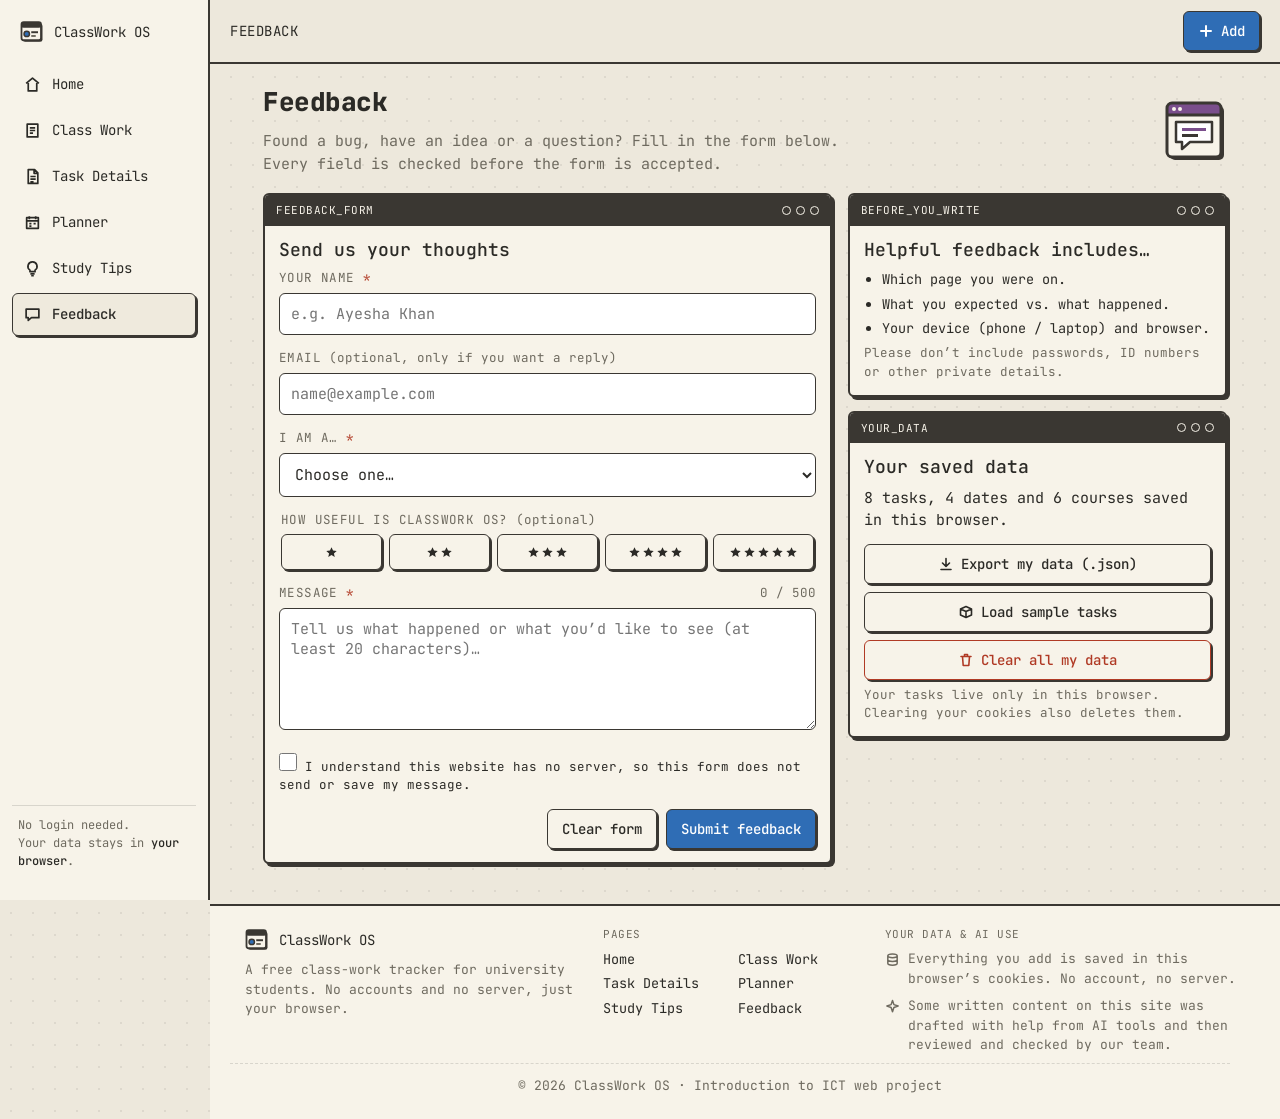
==== commit a2aa8c00: "Refresh UI: monospace font, new task cards, details modal - Switch the whole app to a JetBrains Mono" ====
--- a/contact.html
+++ b/contact.html
@@ -8,7 +8,7 @@
   <link rel="icon" type="image/svg+xml" href="images/logo.svg">
   <link rel="preconnect" href="https://fonts.googleapis.com">
   <link rel="preconnect" href="https://fonts.gstatic.com" crossorigin>
-  <link href="https://fonts.googleapis.com/css2?family=Silkscreen:wght@400;700&family=DM+Mono:wght@400;500&display=swap" rel="stylesheet">
+  <link href="https://fonts.googleapis.com/css2?family=JetBrains+Mono:ital,wght@0,400;0,500;0,700;0,800;1,400&display=swap" rel="stylesheet">
   <link rel="stylesheet" href="css/style.css">
 </head>
 <body data-page="contact">
@@ -34,11 +34,6 @@
       <!-- ===== Top bar ===== -->
       <header class="topbar">
         <p class="page-title">FEEDBACK</p>
-        <form class="tb-search" action="explore.html" method="get" role="search">
-          <label class="sr-only" for="topSearch">Search your class work</label>
-          <svg class="ic" viewBox="0 0 16 16" fill="none" stroke="currentColor" stroke-width="1.6" aria-hidden="true"><circle cx="7" cy="7" r="4.5"/><path d="M11 11l3 3"/></svg>
-          <input id="topSearch" name="q" type="search" placeholder="Search tasks…" autocomplete="off">
-        </form>
         <div class="tb-right">
           <button class="btn primary" type="button" data-add><svg class="ic" viewBox="0 0 16 16" fill="none" stroke="currentColor" stroke-width="2" stroke-linecap="round" aria-hidden="true"><path d="M8 3v10M3 8h10"/></svg> Add</button>
         </div>
@@ -69,7 +64,7 @@
                 </div>
 
                 <div class="field" data-field="email">
-                  <label for="f_email">Email <span class="opt">(optional — only if you want a reply)</span></label>
+                  <label for="f_email">Email <span class="opt">(optional, only if you want a reply)</span></label>
                   <input id="f_email" name="email" type="email" maxlength="80" autocomplete="email" placeholder="name@example.com" aria-describedby="err_email">
                   <p class="field-err" id="err_email"></p>
                 </div>
@@ -90,11 +85,11 @@
                 <fieldset class="field">
                   <legend>How useful is ClassWork OS? <span class="opt">(optional)</span></legend>
                   <div class="seg">
-                    <label><input type="radio" name="f_rating" value="1"><span>★</span></label>
-                    <label><input type="radio" name="f_rating" value="2"><span>★★</span></label>
-                    <label><input type="radio" name="f_rating" value="3"><span>★★★</span></label>
-                    <label><input type="radio" name="f_rating" value="4"><span>★★★★</span></label>
-                    <label><input type="radio" name="f_rating" value="5"><span>★★★★★</span></label>
+                    <label><input type="radio" name="f_rating" value="1" aria-label="1 out of 5"><span class="stars"><svg class="star" viewBox="0 0 16 16" aria-hidden="true"><path d="M8 1.5l1.9 4.1 4.5.5-3.4 3 1 4.4L8 11.2l-4 2.3 1-4.4-3.4-3 4.5-.5z"/></svg></span></label>
+                    <label><input type="radio" name="f_rating" value="2" aria-label="2 out of 5"><span class="stars"><svg class="star" viewBox="0 0 16 16" aria-hidden="true"><path d="M8 1.5l1.9 4.1 4.5.5-3.4 3 1 4.4L8 11.2l-4 2.3 1-4.4-3.4-3 4.5-.5z"/></svg><svg class="star" viewBox="0 0 16 16" aria-hidden="true"><path d="M8 1.5l1.9 4.1 4.5.5-3.4 3 1 4.4L8 11.2l-4 2.3 1-4.4-3.4-3 4.5-.5z"/></svg></span></label>
+                    <label><input type="radio" name="f_rating" value="3" aria-label="3 out of 5"><span class="stars"><svg class="star" viewBox="0 0 16 16" aria-hidden="true"><path d="M8 1.5l1.9 4.1 4.5.5-3.4 3 1 4.4L8 11.2l-4 2.3 1-4.4-3.4-3 4.5-.5z"/></svg><svg class="star" viewBox="0 0 16 16" aria-hidden="true"><path d="M8 1.5l1.9 4.1 4.5.5-3.4 3 1 4.4L8 11.2l-4 2.3 1-4.4-3.4-3 4.5-.5z"/></svg><svg class="star" viewBox="0 0 16 16" aria-hidden="true"><path d="M8 1.5l1.9 4.1 4.5.5-3.4 3 1 4.4L8 11.2l-4 2.3 1-4.4-3.4-3 4.5-.5z"/></svg></span></label>
+                    <label><input type="radio" name="f_rating" value="4" aria-label="4 out of 5"><span class="stars"><svg class="star" viewBox="0 0 16 16" aria-hidden="true"><path d="M8 1.5l1.9 4.1 4.5.5-3.4 3 1 4.4L8 11.2l-4 2.3 1-4.4-3.4-3 4.5-.5z"/></svg><svg class="star" viewBox="0 0 16 16" aria-hidden="true"><path d="M8 1.5l1.9 4.1 4.5.5-3.4 3 1 4.4L8 11.2l-4 2.3 1-4.4-3.4-3 4.5-.5z"/></svg><svg class="star" viewBox="0 0 16 16" aria-hidden="true"><path d="M8 1.5l1.9 4.1 4.5.5-3.4 3 1 4.4L8 11.2l-4 2.3 1-4.4-3.4-3 4.5-.5z"/></svg><svg class="star" viewBox="0 0 16 16" aria-hidden="true"><path d="M8 1.5l1.9 4.1 4.5.5-3.4 3 1 4.4L8 11.2l-4 2.3 1-4.4-3.4-3 4.5-.5z"/></svg></span></label>
+                    <label><input type="radio" name="f_rating" value="5" aria-label="5 out of 5"><span class="stars"><svg class="star" viewBox="0 0 16 16" aria-hidden="true"><path d="M8 1.5l1.9 4.1 4.5.5-3.4 3 1 4.4L8 11.2l-4 2.3 1-4.4-3.4-3 4.5-.5z"/></svg><svg class="star" viewBox="0 0 16 16" aria-hidden="true"><path d="M8 1.5l1.9 4.1 4.5.5-3.4 3 1 4.4L8 11.2l-4 2.3 1-4.4-3.4-3 4.5-.5z"/></svg><svg class="star" viewBox="0 0 16 16" aria-hidden="true"><path d="M8 1.5l1.9 4.1 4.5.5-3.4 3 1 4.4L8 11.2l-4 2.3 1-4.4-3.4-3 4.5-.5z"/></svg><svg class="star" viewBox="0 0 16 16" aria-hidden="true"><path d="M8 1.5l1.9 4.1 4.5.5-3.4 3 1 4.4L8 11.2l-4 2.3 1-4.4-3.4-3 4.5-.5z"/></svg><svg class="star" viewBox="0 0 16 16" aria-hidden="true"><path d="M8 1.5l1.9 4.1 4.5.5-3.4 3 1 4.4L8 11.2l-4 2.3 1-4.4-3.4-3 4.5-.5z"/></svg></span></label>
                   </div>
                 </fieldset>
 
@@ -126,8 +121,8 @@
                 <label class="sr-only" for="fbText">Your feedback text</label>
                 <textarea class="result-text" id="fbText" readonly></textarea>
                 <div class="actions" style="margin-top:10px">
-                  <button class="btn primary" type="button" id="copyBtn">📋 Copy text</button>
-                  <a class="btn" id="mailLink" href="mailto:">✉️ Open in email app</a>
+                  <button class="btn primary" type="button" id="copyBtn"><svg class="ic" viewBox="0 0 16 16" fill="none" stroke="currentColor" stroke-width="1.6" stroke-linecap="round" stroke-linejoin="round" aria-hidden="true"><path d="M5.5 5.5h8v8h-8zM3 10.5V2.5h7.5"/></svg>Copy text</button>
+                  <a class="btn" id="mailLink" href="mailto:"><svg class="ic" viewBox="0 0 16 16" fill="none" stroke="currentColor" stroke-width="1.6" stroke-linecap="round" stroke-linejoin="round" aria-hidden="true"><path d="M2 3.5h12v9H2zM2.5 4.5L8 9l5.5-4.5"/></svg>Open in email app</a>
                   <button class="btn" type="button" id="newBtn">Write another</button>
                 </div>
               </div>
@@ -154,9 +149,9 @@
                 <h2 id="dataTitle">Your saved data</h2>
                 <p id="dataStats"></p>
                 <div class="data-btns">
-                  <button class="btn" type="button" id="exportBtn">💾 Export my data (.json)</button>
-                  <button class="btn" type="button" id="sampleBtn">📦 Load sample tasks</button>
-                  <button class="btn danger" type="button" id="clearBtn">🧹 Clear all my data</button>
+                  <button class="btn" type="button" id="exportBtn"><svg class="ic" viewBox="0 0 16 16" fill="none" stroke="currentColor" stroke-width="1.6" stroke-linecap="round" stroke-linejoin="round" aria-hidden="true"><path d="M8 2.5v8M4.5 7L8 10.5 11.5 7M3 13.5h10"/></svg>Export my data (.json)</button>
+                  <button class="btn" type="button" id="sampleBtn"><svg class="ic" viewBox="0 0 16 16" fill="none" stroke="currentColor" stroke-width="1.6" stroke-linecap="round" stroke-linejoin="round" aria-hidden="true"><path d="M2.5 5L8 2.5 13.5 5v6L8 13.5 2.5 11zM2.5 5L8 7.5 13.5 5M8 7.5v6"/></svg>Load sample tasks</button>
+                  <button class="btn danger" type="button" id="clearBtn"><svg class="ic" viewBox="0 0 16 16" fill="none" stroke="currentColor" stroke-width="1.6" stroke-linecap="round" stroke-linejoin="round" aria-hidden="true"><path d="M3 4.5h10M6.5 4.5V2.5h3v2M4.5 4.5l.7 9h5.6l.7-9"/></svg>Clear all my data</button>
                 </div>
                 <p class="hint">Your tasks live only in this browser. Clearing your cookies also deletes them.</p>
               </div>
@@ -170,7 +165,7 @@
         <div class="foot-grid">
           <section>
             <a class="brand" href="index.html"><img src="images/logo.svg" alt="ClassWork OS logo" width="24" height="24"><span class="logo">ClassWork&nbsp;OS</span></a>
-            <p>A free class-work tracker for university students. No accounts and no server — just your browser.</p>
+            <p>A free class-work tracker for university students. No accounts and no server, just your browser.</p>
           </section>
           <nav aria-label="Footer navigation">
             <h2 class="foot-h">PAGES</h2>
@@ -185,8 +180,8 @@
           </nav>
           <section>
             <h2 class="foot-h">YOUR DATA &amp; AI USE</h2>
-            <p id="storageNote">💾 Everything you add is saved in this browser’s cookies.</p>
-            <p>🤖 Some written content on this site was drafted with help from AI tools and then reviewed and checked by our team.</p>
+            <p class="ic-line"><svg class="ic" viewBox="0 0 16 16" fill="none" stroke="currentColor" stroke-width="1.6" stroke-linecap="round" stroke-linejoin="round" aria-hidden="true"><path d="M3 4c0-1.1 2.2-2 5-2s5 .9 5 2-2.2 2-5 2-5-.9-5-2zM3 4v8c0 1.1 2.2 2 5 2s5-.9 5-2V4M3 8c0 1.1 2.2 2 5 2s5-.9 5-2"/></svg><span id="storageNote">Everything you add is saved in this browser’s cookies.</span></p>
+            <p class="ic-line"><svg class="ic" viewBox="0 0 16 16" fill="none" stroke="currentColor" stroke-width="1.6" stroke-linecap="round" stroke-linejoin="round" aria-hidden="true"><path d="M8 1.5l1.5 4.5 4.5 1.5-4.5 1.5L8 13.5 6.5 9 2 7.5 6.5 6z"/></svg><span>Some written content on this site was drafted with help from AI tools and then reviewed and checked by our team.</span></p>
           </section>
         </div>
         <p class="copy">© 2026 ClassWork OS · Introduction to ICT web project</p>
--- a/css/style.css
+++ b/css/style.css
@@ -14,8 +14,9 @@
   --ok-bg:#EAF2E6; --err-bg:#F6E4E0; --warn-bg:#FBF0D9; --mark:#F3D27A;
   --line:rgba(58,55,50,.16);
   --radius:6px; --shadow:3px 3px 0 var(--chrome); --shadow-sm:2px 2px 0 var(--chrome);
-  --font-pixel:"Silkscreen","DM Mono",monospace;
-  --font-mono:"DM Mono",ui-monospace,Menlo,Consolas,monospace;
+  /* one monospace stack for the whole app */
+  --font-mono:"JetBrains Mono","Fira Code","SFMono-Regular",ui-monospace,Menlo,Consolas,"Liberation Mono",monospace;
+  --font-pixel:var(--font-mono);
   --sidebar-w:210px;
 }
 
@@ -27,15 +28,15 @@
   color:var(--ink); font-family:var(--font-mono); font-size:15px; line-height:1.5;
   -webkit-font-smoothing:antialiased;
 }
+button, input, select, textarea, optgroup{ font-family:inherit; }
 h1,h2,h3{ line-height:1.2; margin:0 0 .5em; }
-h1{ font-family:var(--font-pixel); font-weight:400; font-size:26px; letter-spacing:.5px; }
+h1{ font-family:var(--font-mono); font-weight:800; font-size:26px; letter-spacing:-.5px; }
 h2{ font-size:18px; font-weight:500; }
 h3{ font-size:15.5px; font-weight:500; }
 p{ margin:0 0 .8em; }
 a{ color:var(--blue); text-underline-offset:3px; }
 a:focus-visible, button:focus-visible, select:focus-visible, summary:focus-visible{ outline:2px solid var(--blue); outline-offset:2px; }
 img{ max-width:100%; height:auto; }
-mark{ background:var(--mark); color:var(--ink); padding:0 2px; border-radius:2px; }
 .sr-only{ position:absolute; width:1px; height:1px; padding:0; margin:-1px; overflow:hidden; clip:rect(0,0,0,0); white-space:nowrap; border:0; }
 .skip-link{ position:absolute; left:-999px; top:8px; z-index:200; background:var(--blue); color:#fff; padding:8px 12px; border-radius:var(--radius); }
 .skip-link:focus{ left:8px; }
@@ -77,14 +78,7 @@
   display:flex; align-items:center; gap:12px; padding:11px 20px;
 }
 .page-title{ font-family:var(--font-pixel); font-size:14px; letter-spacing:.5px; margin:0; white-space:nowrap; }
-.tb-search{
-  margin-left:auto; display:flex; align-items:center; gap:8px; flex:0 1 260px;
-  border:1.5px solid var(--chrome); border-radius:var(--radius); background:var(--field); padding:0 10px; box-shadow:var(--shadow-sm);
-}
-.tb-search .ic{ width:15px; height:15px; color:var(--muted); flex:none; }
-.tb-search input{ border:none; outline:none; background:none; font-family:var(--font-mono); font-size:14px; color:var(--ink); width:100%; min-height:36px; }
-.tb-search:focus-within{ outline:2px solid var(--blue); outline-offset:1px; }
-.tb-right{ display:flex; align-items:center; gap:9px; }
+.tb-right{ display:flex; align-items:center; gap:9px; margin-left:auto; }
 .view-wrap{ max-width:1000px; width:100%; margin:0 auto; padding:22px 18px 40px; flex:1; }
 
 /* footer */
@@ -161,15 +155,8 @@
 .row .r-when{ font-size:12.5px; white-space:nowrap; flex:none; color:var(--muted); }
 .r-when.ov{ color:var(--red); } .r-when.sn{ color:var(--amber); }
 
-/* search + filters toolbar */
+/* filters toolbar */
 .toolbar{ display:flex; flex-direction:column; gap:11px; margin-bottom:6px; }
-.search{
-  display:flex; align-items:center; gap:9px; border:1.5px solid var(--chrome); border-radius:var(--radius);
-  background:var(--field); padding:0 11px; box-shadow:var(--shadow-sm);
-}
-.search:focus-within{ outline:2px solid var(--blue); outline-offset:1px; }
-.search input{ border:none; outline:none; background:none; font-family:var(--font-mono); font-size:15px; padding:11px 0; width:100%; color:var(--ink); min-height:42px; }
-.search .ic{ width:16px; height:16px; color:var(--muted); flex:none; }
 .filters{ display:flex; gap:7px; flex-wrap:wrap; }
 .fbtn{
   font-family:var(--font-mono); font-size:13px; font-weight:500; padding:7px 11px; border:1.5px solid var(--chrome);
@@ -191,29 +178,61 @@
 .group-label{ display:flex; align-items:center; gap:8px; font-size:12px; letter-spacing:.6px; text-transform:uppercase; color:var(--muted); margin:18px 2px 8px; }
 .group-label .count{ color:var(--ink); border:1.5px solid var(--chrome); border-radius:20px; padding:0 8px; font-size:11px; line-height:18px; background:var(--panel-2); }
 .group-label.urgent{ color:var(--red); } .group-label.soon{ color:var(--amber); } .group-label.donegrp{ color:var(--green); }
-.task{
-  border:1.5px solid var(--chrome); border-left-width:6px; border-radius:var(--radius); background:var(--panel);
-  box-shadow:var(--shadow-sm); margin:8px 0; overflow:hidden; animation:rise .25s ease both;
-}
-.task.ov{ border-left-color:var(--red); } .task.sn{ border-left-color:var(--amber); } .task.lt{ border-left-color:var(--muted); }
-.task.done{ border-left-color:var(--green); opacity:.78; }
-.task.done .title{ text-decoration:line-through; }
-.task .head{ display:flex; align-items:flex-start; gap:12px; padding:12px 13px; cursor:pointer; user-select:none; width:100%;
-  background:none; border:none; text-align:left; font-family:var(--font-mono); color:var(--ink); }
-.task .head:hover{ background:var(--panel-2); }
-.task .maininfo{ min-width:0; flex:1; }
-.task .title{ font-weight:500; font-size:15.5px; word-wrap:break-word; }
-.task .sub{ color:var(--muted); font-size:13px; margin-top:3px; display:flex; flex-wrap:wrap; align-items:center; gap:6px 10px; }
-.task .when{ text-align:right; flex:none; }
-.task .when .rel{ font-size:13px; font-weight:500; white-space:nowrap; display:block; }
-.task .when .date{ font-size:11.5px; color:var(--muted); white-space:nowrap; display:block; }
-.task.ov .when .rel{ color:var(--red); } .task.sn .when .rel{ color:var(--amber); } .task.done .when .rel{ color:var(--green); }
-.chev{ width:14px; height:14px; color:var(--muted); flex:none; margin-top:3px; transition:transform .15s ease; }
-.task.open .chev{ transform:rotate(90deg); }
-.task .detail{ display:none; border-top:1.5px dashed var(--chrome); padding:11px 13px; background:var(--panel-2); }
-.task.open .detail{ display:block; animation:fade .2s ease; }
-.task .notes{ font-size:14px; white-space:pre-wrap; margin:0 0 10px; }
-.task .notes.empty{ color:var(--muted); font-style:italic; }
+/* task card: site palette, category accent on the left edge */
+.tcard{
+  --card-bg:var(--panel); --card-ink:var(--ink); --card-text:var(--ink); --card-muted:var(--muted);
+  --due:var(--amber); --due-ov:var(--red); --due-done:var(--green); --edit:var(--blue); --del:var(--red);
+  --cat:var(--muted);
+  position:relative; background:var(--card-bg); color:var(--card-text);
+  border:1.5px solid var(--chrome); border-left:6px solid var(--cat); border-radius:var(--radius);
+  box-shadow:var(--shadow-sm); padding:16px 20px 14px 18px; margin:12px 0; animation:rise .25s ease both;
+  transition:transform .15s ease, box-shadow .15s ease;
+}
+.tcard:hover{ transform:translate(-1px,-1px); box-shadow:var(--shadow); }
+.tcard.cat-Assignment{ --cat:var(--blue); } .tcard.cat-Quiz{ --cat:var(--teal); } .tcard.cat-Project{ --cat:var(--green); }
+.tcard.cat-Presentation{ --cat:var(--plum); } .tcard.cat-Other{ --cat:var(--muted); }
+
+.tc-top{ display:flex; align-items:center; gap:12px; }
+.tc-check{
+  appearance:none; -webkit-appearance:none; width:26px; height:26px; flex:none; margin:0; cursor:pointer;
+  border:1.5px solid var(--chrome); border-radius:5px; background:var(--field); display:grid; place-items:center;
+  transition:background .15s ease, border-color .15s ease;
+}
+.tc-check:hover{ border-color:var(--cat); }
+.tc-check:checked{ background:var(--cat); border-color:var(--cat); }
+.tc-check:checked::after{ content:""; width:7px; height:13px; border:solid var(--card-bg); border-width:0 3px 3px 0; transform:translateY(-2px) rotate(45deg); }
+.tc-check:focus-visible{ outline:2px solid var(--cat); outline-offset:2px; }
+.tc-label{ min-width:0; flex:1; display:flex; align-items:baseline; gap:10px; overflow:hidden; }
+.tc-cat{ color:var(--cat); font-size:14px; font-weight:500; white-space:nowrap; }
+.tc-course{ color:var(--card-muted); font-size:12.5px; white-space:nowrap; overflow:hidden; text-overflow:ellipsis; }
+.tc-actions{ margin-left:auto; display:flex; gap:4px; flex:none; }
+.tc-actions button{ background:none; border:none; font-size:14px; cursor:pointer; padding:4px 8px; border-radius:6px; transition:background .12s ease; }
+.tc-edit{ color:var(--edit); } .tc-del{ color:var(--del); }
+.tc-actions button:hover{ background:var(--panel-2); }
+.tc-actions button:focus-visible{ outline:2px solid currentColor; outline-offset:1px; }
+
+.tc-title{ margin:6px 0 0 38px; font-size:18px; font-weight:800; line-height:1.3; color:var(--card-ink); word-wrap:break-word; }
+.tc-title a{ color:inherit; text-decoration:none; }
+.tc-title a:hover{ text-decoration:underline; text-decoration-color:var(--cat); text-underline-offset:4px; }
+.tc-title a:focus-visible{ outline:2px solid var(--cat); outline-offset:2px; border-radius:2px; }
+
+.tc-desc-wrap{ margin:12px 0 0; }
+.tc-desc{
+  margin:0; font-size:14.5px; line-height:1.6; color:var(--card-text); white-space:pre-wrap; word-wrap:break-word;
+  display:-webkit-box; -webkit-box-orient:vertical; -webkit-line-clamp:3; line-clamp:3; overflow:hidden;
+}
+.tc-desc.expanded{ display:block; -webkit-line-clamp:unset; line-clamp:none; overflow:visible; }
+.tc-more{ background:none; border:none; padding:4px 0 0; color:var(--edit); font-size:12.5px; cursor:pointer; }
+.tc-more:hover{ text-decoration:underline; }
+.tc-more[hidden]{ display:none; }
+
+.tc-due{ margin:12px 0 0; font-size:14.5px; font-weight:500; color:var(--due); }
+.tcard.ov .tc-due{ color:var(--due-ov); } .tcard.done .tc-due{ color:var(--due-done); }
+.tc-meta{ margin:12px 0 0; font-size:13px; color:var(--card-muted); }
+.tc-meta b{ color:var(--card-ink); font-weight:700; }
+
+.tcard.done{ opacity:.72; }
+.tcard.done .tc-title a{ text-decoration:line-through; text-decoration-color:var(--card-muted); }
 .actions{ display:flex; gap:8px; flex-wrap:wrap; }
 
 .legend ul{ list-style:none; margin:0; padding:0; display:flex; flex-wrap:wrap; gap:8px 18px; font-size:13px; }
@@ -336,7 +355,17 @@
   font-family:var(--font-pixel); font-size:12px; background:var(--blue); color:var(--on-accent); border:1.5px solid var(--chrome); border-radius:var(--radius);
 }
 .perks{ margin:0; padding:12px 14px; list-style:none; border:1.5px dashed var(--chrome); border-radius:var(--radius); background:var(--panel-2); font-size:13.5px; }
-.perks li{ padding:4px 0; }
+.perks li{ padding:4px 0; display:flex; align-items:center; gap:9px; }
+.perks .ic{ width:16px; height:16px; flex:none; color:var(--blue); }
+
+/* inline icon + text (footer notes, banners, warnings) */
+.ic-line{ display:flex; align-items:flex-start; gap:8px; }
+.ic-line > .ic{ width:15px; height:15px; flex:none; margin-top:.2em; }
+.banner .ic-line > .ic{ margin-top:.15em; }
+
+/* SVG rating stars (feedback form) */
+.seg .stars{ display:flex; align-items:center; justify-content:center; gap:1px; min-height:36px; }
+.stars .star{ width:13px; height:13px; fill:currentColor; flex:none; }
 
 /* DETAILS */
 .breadcrumb ol{ list-style:none; margin:0 0 14px; padding:0; display:flex; flex-wrap:wrap; gap:6px; font-size:13px; color:var(--muted); }
@@ -370,6 +399,43 @@
 .pager span{ color:var(--muted); }
 
 /* PLANNER */
+.planner .pl-head{ margin-bottom:20px; }
+.planner .pl-head h1{ margin:0 0 6px; }
+.planner .pl-head p{ color:var(--muted); margin:0; max-width:620px; }
+.pl-switch{
+  display:inline-flex; gap:4px; padding:4px; margin-bottom:20px; background:var(--panel-2);
+  border:1.5px solid var(--chrome); border-radius:10px;
+}
+.pl-tab{
+  font-size:14px; font-weight:500; padding:9px 18px; border:none; border-radius:7px; background:none;
+  color:var(--muted); cursor:pointer; transition:background .15s ease, color .15s ease;
+}
+.pl-tab:hover{ color:var(--ink); }
+.pl-tab[aria-selected="true"]{ background:var(--chrome); color:var(--on-chrome); }
+.pl-tab:focus-visible{ outline:2px solid var(--blue); outline-offset:2px; }
+.pl-card{
+  background:var(--panel); border:1.5px solid var(--chrome); border-radius:12px; box-shadow:var(--shadow-sm); padding:20px 22px;
+}
+.pl-step{ border:none; margin:0; padding:0 0 18px; min-width:0; }
+.pl-step + .pl-step{ border-top:1.5px dashed var(--line); padding-top:18px; }
+.pl-step:last-child{ padding-bottom:0; }
+.pl-step legend{ padding:0; width:100%; }
+.pl-step h2{ display:flex; align-items:center; gap:10px; font-size:16px; font-weight:700; margin:0 0 14px; }
+.pl-num{
+  width:24px; height:24px; flex:none; display:inline-grid; place-items:center; border-radius:50%;
+  background:var(--blue); color:var(--on-accent); font-size:12.5px; font-weight:700;
+}
+.pl-sub{ font-size:13px; color:var(--muted); margin:-6px 0 10px; }
+.pl-sub .pt-tools{ white-space:nowrap; margin-left:4px; }
+.pl-sub .linkbtn{ padding:0; font-size:13px; }
+.pl-step .field:last-child{ margin-bottom:0; }
+.pl-go{ width:100%; min-height:46px; font-size:15px; }
+.pl-go .pl-num{ background:var(--on-accent); color:var(--blue); }
+.pl-step .err:empty{ display:none; }
+.pl-empty{ text-align:center; padding:44px 24px; border-style:dashed; box-shadow:none; background:transparent; color:var(--muted); }
+.pl-empty-title{ font-size:16px; font-weight:700; color:var(--ink); margin:0 0 6px; }
+.pl-empty p:last-child{ margin:0; font-size:13.5px; }
+.pl-result h2{ font-size:17px; font-weight:700; margin:0 0 14px; }
 .tabs{ display:flex; gap:8px; margin-bottom:16px; border-bottom:2px solid var(--chrome); }
 .tab{
   font-family:var(--font-mono); font-size:14px; font-weight:500; padding:10px 14px; border:2px solid var(--chrome); border-bottom:none;
@@ -469,7 +535,39 @@
 .toast.ok{ border-left:6px solid var(--green); } .toast.warn{ border-left:6px solid var(--amber); } .toast.err{ border-left:6px solid var(--red); }
 .toast.out{ animation:slideout .3s ease both; }
 
+/* task detail modal (details.html) */
+body.modal-open{ overflow:hidden; }
+.tm-backdrop{
+  position:fixed; inset:0; z-index:45; display:flex; align-items:center; justify-content:center; padding:24px 16px;
+  background:rgba(22,25,34,.55); backdrop-filter:blur(5px); -webkit-backdrop-filter:blur(5px); animation:fade .2s ease both;
+}
+.tm-backdrop[hidden]{ display:none; }
+.tm-card{
+  position:relative; width:100%; max-width:660px; max-height:calc(100vh - 48px); overflow:auto; overscroll-behavior:contain;
+  background:var(--panel); border:2px solid var(--chrome); border-radius:14px; box-shadow:0 24px 60px rgba(0,0,0,.35);
+  padding:26px 26px 22px; animation:modalIn .26s cubic-bezier(.2,.9,.3,1.15) both;
+}
+.tm-card:focus{ outline:none; }
+.tm-backdrop.closing{ animation:fadeOut .18s ease forwards; }
+.tm-backdrop.closing .tm-card{ animation:modalOut .18s ease forwards; }
+.tm-close{
+  position:absolute; top:12px; right:12px; width:36px; height:36px; display:grid; place-items:center; border-radius:50%;
+  border:1.5px solid var(--line); background:var(--field-2); color:var(--muted); font-size:22px; line-height:1; cursor:pointer;
+  transition:color .15s ease, border-color .15s ease, transform .15s ease;
+}
+.tm-close:hover{ color:var(--ink); border-color:var(--chrome); transform:rotate(90deg); }
+.tm-card .detail-head{ padding-right:40px; }
+.tm-card .detail-head img{ width:56px; height:56px; }
+.tm-card .detail-head h1{ font-size:21px; font-weight:800; }
+.tm-card .detail-sec h2{ font-size:15px; font-weight:700; }
+.tm-related{ display:grid; grid-template-columns:minmax(0,1fr) minmax(0,1fr); gap:18px; }
+.tm-pager{ flex-direction:row; justify-content:space-between; gap:16px; }
+.tm-pager > div:last-child{ text-align:right; }
+
 /* keyframes */
+@keyframes modalIn{ from{ opacity:0; transform:translateY(14px) scale(.96); } to{ opacity:1; transform:none; } }
+@keyframes modalOut{ to{ opacity:0; transform:translateY(10px) scale(.97); } }
+@keyframes fadeOut{ to{ opacity:0; } }
 @keyframes pop{ from{ transform:scale(.96); opacity:0; } to{ transform:scale(1); opacity:1; } }
 @keyframes fade{ from{ opacity:0; } to{ opacity:1; } }
 @keyframes rise{ from{ opacity:0; transform:translateY(6px); } to{ opacity:1; transform:none; } }
@@ -502,8 +600,6 @@
   .sidebar{ display:none; }
   .content{ min-height:100vh; padding-bottom:64px; }
   .topbar{ padding:10px 14px; }
-  .tb-search{ display:none; }
-  .tb-right{ margin-left:auto; }
   .hero .hero-body{ grid-template-columns:1fr; }
   .hero-art{ order:-1; } .hero-art img{ max-width:250px; }
   .stats{ grid-template-columns:1fr 1fr; }
@@ -535,6 +631,13 @@
   .sched-row{ flex-wrap:wrap; }
   .sched-row .s-act{ width:100%; justify-content:flex-end; }
   .timer-display{ font-size:44px; }
+  .tm-card{ padding:22px 16px 18px; max-height:calc(100vh - 32px); }
+  .tm-backdrop{ padding:16px 12px; }
+  .tm-related{ grid-template-columns:1fr; }
+  .tcard{ padding:14px 14px 12px; }
+  .tc-course{ display:none; }
+  .tc-title{ margin-left:0; font-size:16.5px; }
+  .pl-card{ padding:16px; }
 }
 @media (max-width:400px){
   .page-title{ font-size:12px; }
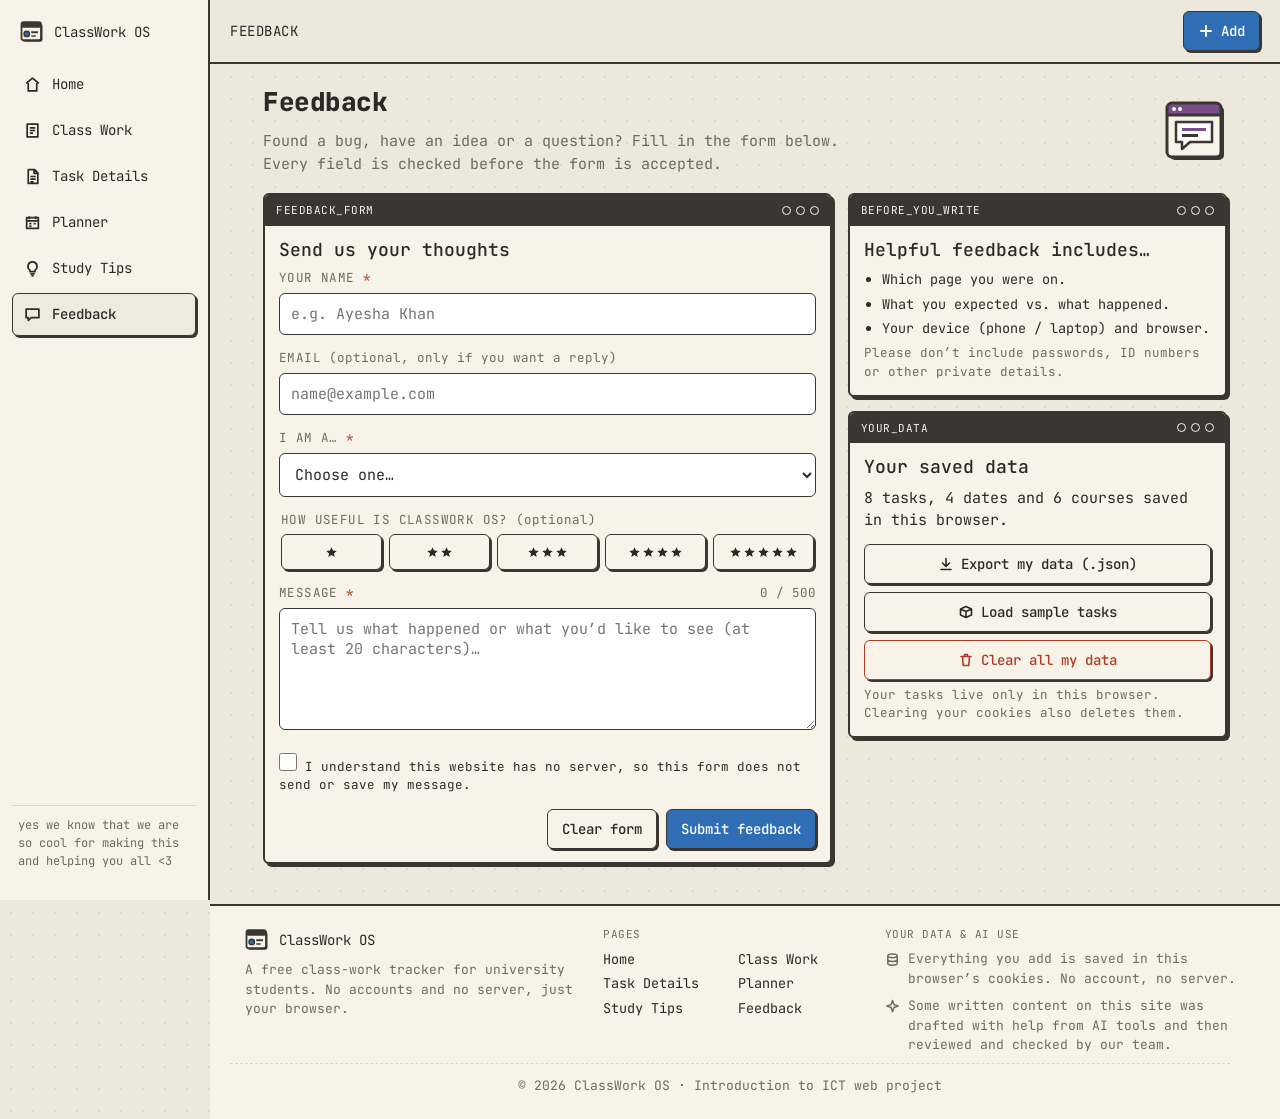
==== commit 9c3d567e: "Update sidebar note and drop Study Tips resources table - Replace the sidebar note on all six pages " ====
--- a/contact.html
+++ b/contact.html
@@ -27,7 +27,7 @@
         <a class="nav-item active" aria-current="page" href="contact.html" title="Feedback"><svg class="ic" viewBox="0 0 16 16" fill="none" stroke="currentColor" stroke-width="1.6" stroke-linejoin="round" aria-hidden="true"><path d="M2 3h12v8H7l-3 2.5V11H2z"/></svg><span class="label">Feedback</span></a>
       </nav>
       <div class="spacer"></div>
-      <p class="acct">No login needed.<br>Your data stays in <b>your browser</b>.</p>
+      <p class="acct">yes we know that we are so cool for making this and helping you all &lt;3</p>
     </aside>
 
     <div class="content">
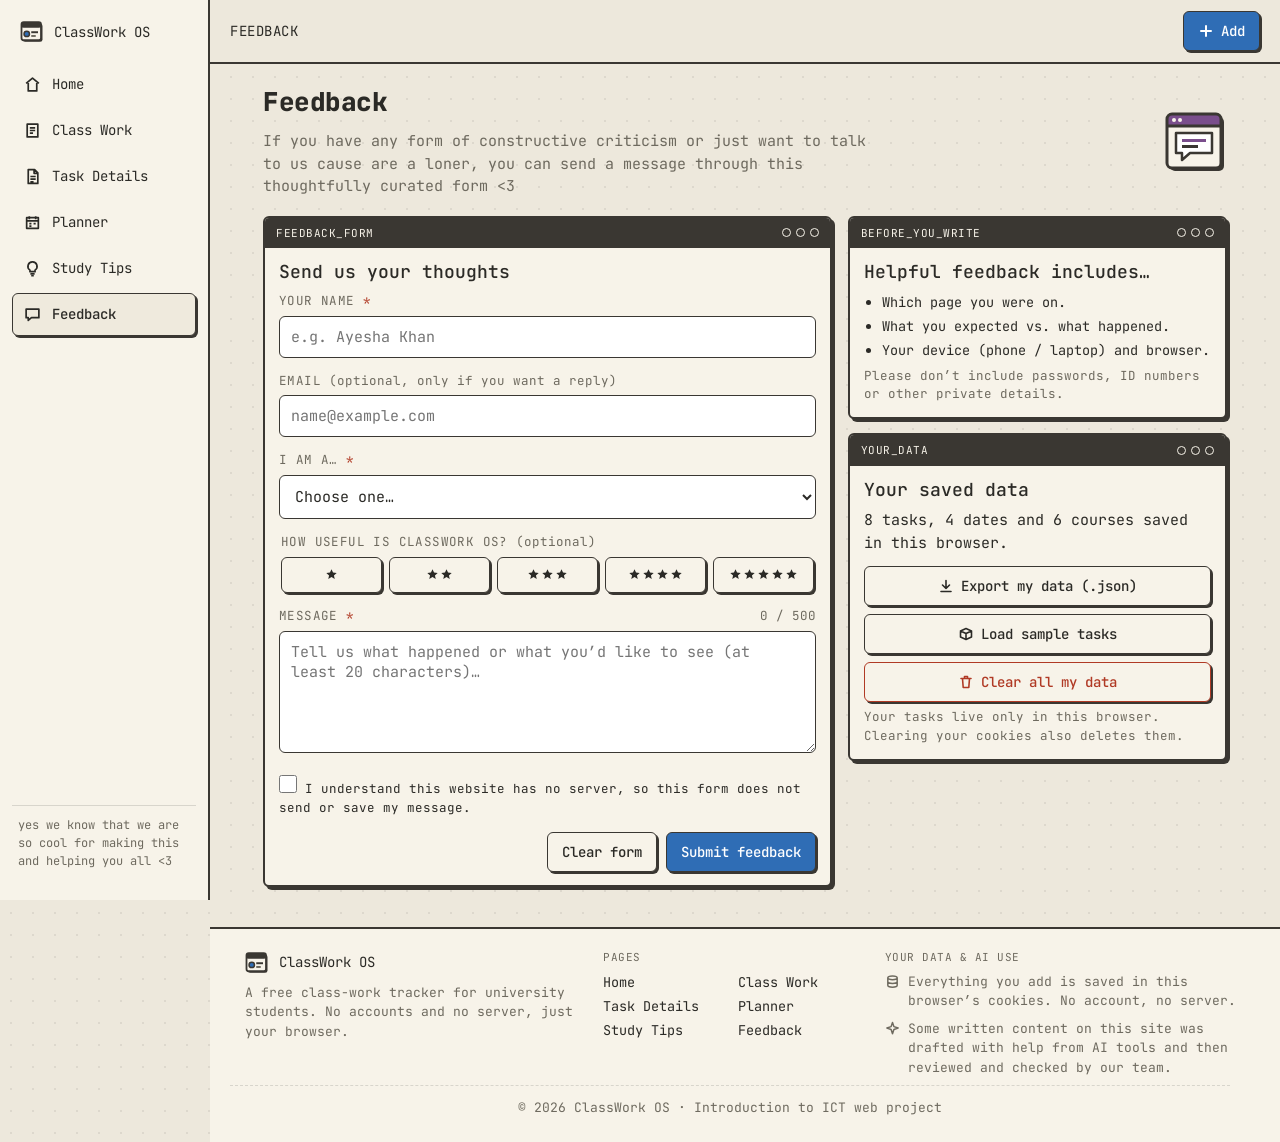
==== commit ba9e46d4: "Rewrite page intro descriptions Co-Authored-By: Claude Opus 5.5 <noreply@anthropic.com>" ====
--- a/contact.html
+++ b/contact.html
@@ -44,7 +44,7 @@
         <section class="page-head">
           <div>
             <h1>Feedback</h1>
-            <p>Found a bug, have an idea or a question? Fill in the form below. Every field is checked before the form is accepted.</p>
+            <p>If you have any form of constructive criticism or just want to talk to us cause are a loner, you can send a message through this thoughtfully curated form <3</p>
           </div>
           <img src="images/feedback.svg" alt="Speech bubble" width="64" height="64">
         </section>
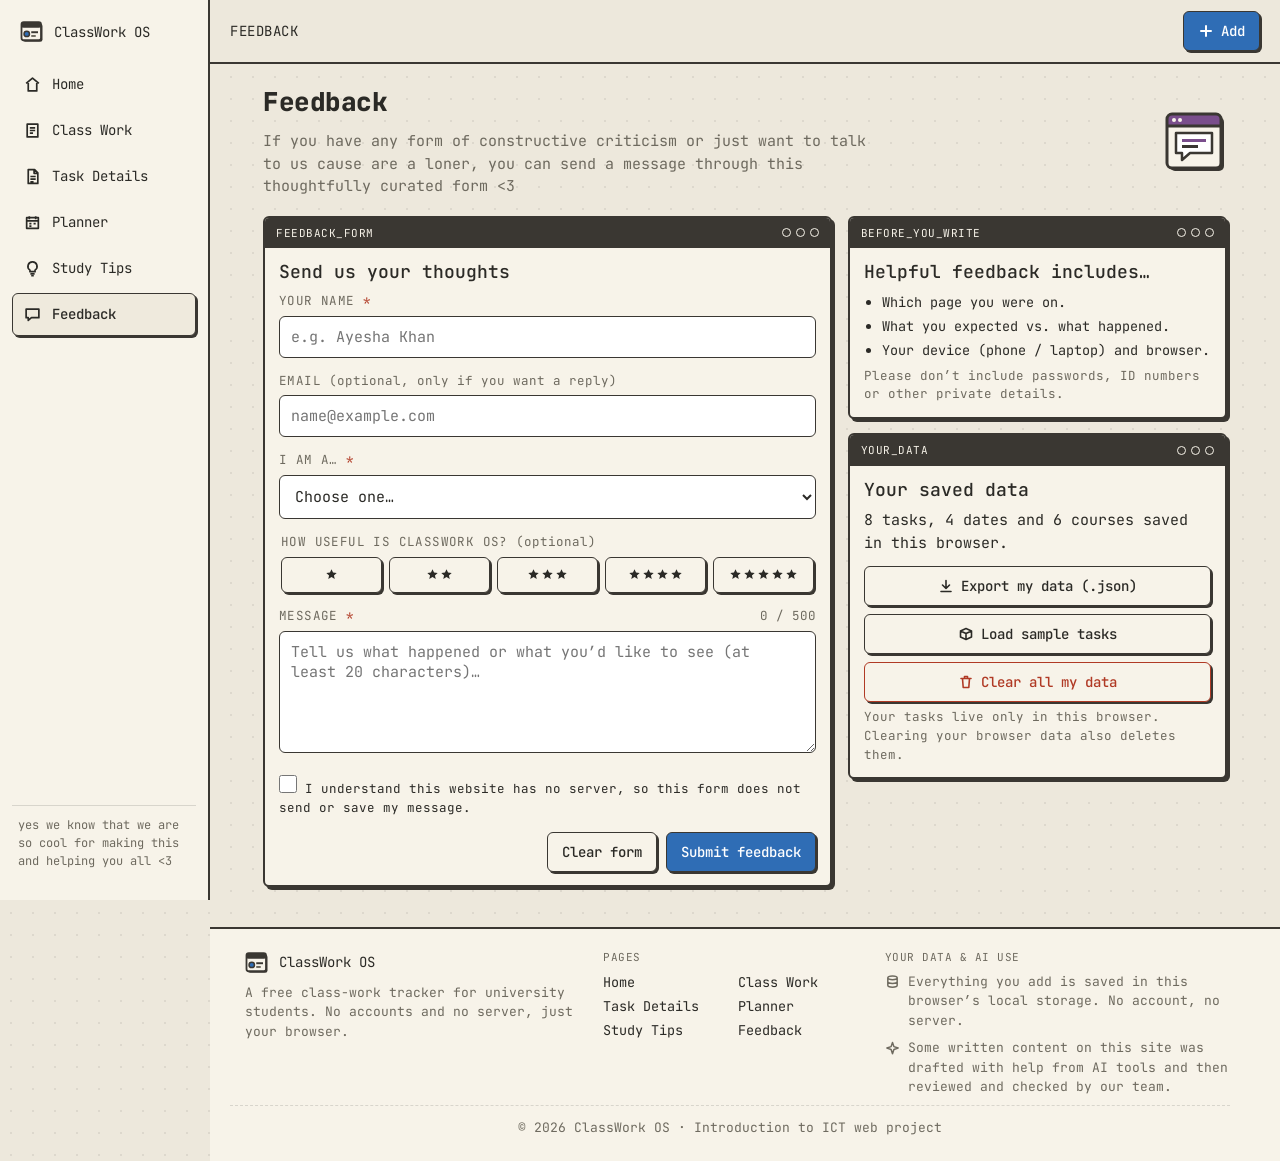
==== commit 1549ae95: "Switch storage to localStorage and remove unused code - Replace cookie chunking with plain localStor" ====
--- a/contact.html
+++ b/contact.html
@@ -153,7 +153,7 @@
                   <button class="btn" type="button" id="sampleBtn"><svg class="ic" viewBox="0 0 16 16" fill="none" stroke="currentColor" stroke-width="1.6" stroke-linecap="round" stroke-linejoin="round" aria-hidden="true"><path d="M2.5 5L8 2.5 13.5 5v6L8 13.5 2.5 11zM2.5 5L8 7.5 13.5 5M8 7.5v6"/></svg>Load sample tasks</button>
                   <button class="btn danger" type="button" id="clearBtn"><svg class="ic" viewBox="0 0 16 16" fill="none" stroke="currentColor" stroke-width="1.6" stroke-linecap="round" stroke-linejoin="round" aria-hidden="true"><path d="M3 4.5h10M6.5 4.5V2.5h3v2M4.5 4.5l.7 9h5.6l.7-9"/></svg>Clear all my data</button>
                 </div>
-                <p class="hint">Your tasks live only in this browser. Clearing your cookies also deletes them.</p>
+                <p class="hint">Your tasks live only in this browser. Clearing your browser data also deletes them.</p>
               </div>
             </section>
           </aside>
@@ -180,7 +180,7 @@
           </nav>
           <section>
             <h2 class="foot-h">YOUR DATA &amp; AI USE</h2>
-            <p class="ic-line"><svg class="ic" viewBox="0 0 16 16" fill="none" stroke="currentColor" stroke-width="1.6" stroke-linecap="round" stroke-linejoin="round" aria-hidden="true"><path d="M3 4c0-1.1 2.2-2 5-2s5 .9 5 2-2.2 2-5 2-5-.9-5-2zM3 4v8c0 1.1 2.2 2 5 2s5-.9 5-2V4M3 8c0 1.1 2.2 2 5 2s5-.9 5-2"/></svg><span id="storageNote">Everything you add is saved in this browser’s cookies.</span></p>
+            <p class="ic-line"><svg class="ic" viewBox="0 0 16 16" fill="none" stroke="currentColor" stroke-width="1.6" stroke-linecap="round" stroke-linejoin="round" aria-hidden="true"><path d="M3 4c0-1.1 2.2-2 5-2s5 .9 5 2-2.2 2-5 2-5-.9-5-2zM3 4v8c0 1.1 2.2 2 5 2s5-.9 5-2V4M3 8c0 1.1 2.2 2 5 2s5-.9 5-2"/></svg><span id="storageNote">Everything you add is saved in this browser’s local storage.</span></p>
             <p class="ic-line"><svg class="ic" viewBox="0 0 16 16" fill="none" stroke="currentColor" stroke-width="1.6" stroke-linecap="round" stroke-linejoin="round" aria-hidden="true"><path d="M8 1.5l1.5 4.5 4.5 1.5-4.5 1.5L8 13.5 6.5 9 2 7.5 6.5 6z"/></svg><span>Some written content on this site was drafted with help from AI tools and then reviewed and checked by our team.</span></p>
           </section>
         </div>
--- a/css/style.css
+++ b/css/style.css
@@ -109,7 +109,6 @@
 .btn.primary:hover{ filter:brightness(1.08); }
 .btn.sm{ font-size:13px; padding:7px 11px; min-height:34px; }
 .btn.danger{ color:var(--red); border-color:var(--red); }
-.btn.icon-btn{ width:36px; padding:0; font-size:16px; }
 .btn .ic{ width:16px; height:16px; display:block; }
 .linkbtn{ background:none; border:none; color:var(--blue); font-family:var(--font-mono); font-size:12.5px; cursor:pointer; padding:6px 0 0; text-decoration:underline; }
 
@@ -371,7 +370,6 @@
 .breadcrumb ol{ list-style:none; margin:0 0 14px; padding:0; display:flex; flex-wrap:wrap; gap:6px; font-size:13px; color:var(--muted); }
 .breadcrumb li + li::before{ content:"›"; margin-right:6px; }
 .breadcrumb li[aria-current]{ color:var(--ink); max-width:300px; overflow:hidden; text-overflow:ellipsis; white-space:nowrap; }
-.detail-grid{ display:grid; grid-template-columns:minmax(0,2fr) minmax(0,1fr); gap:16px; align-items:start; }
 .detail-head{ display:flex; gap:16px; align-items:flex-start; margin-bottom:16px; }
 .detail-head img{ width:72px; height:72px; flex:none; }
 .detail-head .dh-main{ flex:1; min-width:0; }
@@ -391,9 +389,6 @@
 .guide{ margin:0; padding-left:22px; font-size:14px; }
 .guide li{ margin:4px 0; }
 .detail-actions{ margin-top:18px; }
-.side-stack{ display:flex; flex-direction:column; gap:14px; }
-.side-stack{ display:flex; flex-direction:column; gap:14px; }
-.side-stack[hidden]{ display:none; }
 .pager{ display:flex; flex-direction:column; gap:10px; font-size:13px; }
 .pager small{ display:block; color:var(--muted); font-size:11px; text-transform:uppercase; letter-spacing:.4px; }
 .pager span{ color:var(--muted); }
@@ -436,14 +431,6 @@
 .pl-empty-title{ font-size:16px; font-weight:700; color:var(--ink); margin:0 0 6px; }
 .pl-empty p:last-child{ margin:0; font-size:13.5px; }
 .pl-result h2{ font-size:17px; font-weight:700; margin:0 0 14px; }
-.tabs{ display:flex; gap:8px; margin-bottom:16px; border-bottom:2px solid var(--chrome); }
-.tab{
-  font-family:var(--font-mono); font-size:14px; font-weight:500; padding:10px 14px; border:2px solid var(--chrome); border-bottom:none;
-  border-radius:var(--radius) var(--radius) 0 0; background:var(--panel-2); color:var(--muted); cursor:pointer; margin-bottom:-2px;
-  transition:background .15s ease, color .15s ease;
-}
-.tab:hover{ color:var(--ink); }
-.tab[aria-selected="true"]{ background:var(--panel); color:var(--ink); border-bottom:2px solid var(--panel); }
 .tabpanel{ animation:fade .2s ease; }
 .planner-grid{ display:grid; grid-template-columns:minmax(0,1fr) minmax(0,1.35fr); gap:16px; align-items:start; }
 .plan-task{ display:flex; align-items:center; gap:10px; padding:7px 4px; border-bottom:1px dashed var(--line); }
@@ -474,34 +461,18 @@
 .sched-tools{ display:flex; flex-wrap:wrap; gap:12px; align-items:center; justify-content:space-between; margin-bottom:6px; }
 
 /* TIPS */
-.tips-top{ display:grid; grid-template-columns:minmax(0,1.1fr) minmax(0,1fr); gap:16px; align-items:start; }
-.timer-display{ font-family:var(--font-pixel); font-size:54px; text-align:center; line-height:1; margin:10px 0 6px; letter-spacing:2px; }
-.timer-mode{ text-align:center; font-size:12px; letter-spacing:.6px; text-transform:uppercase; }
-.timer-mode.focus{ color:var(--red); } .timer-mode.break{ color:var(--green); }
-.progress{ height:12px; border:1.5px solid var(--chrome); border-radius:20px; background:var(--panel-2); overflow:hidden; margin:10px 0 14px; }
-.progress > div{ height:100%; width:0; background:var(--blue); transition:width .3s linear; }
-.timer-controls{ display:flex; justify-content:center; gap:9px; margin-bottom:14px; }
-.timer-stats{ text-align:center; font-size:13px; color:var(--muted); margin:8px 0 0; }
 .tip-list{ display:grid; grid-template-columns:repeat(auto-fill,minmax(260px,1fr)); gap:12px; margin-top:12px; }
 .tip{ background:var(--panel); border:1.5px solid var(--chrome); border-radius:var(--radius); box-shadow:var(--shadow-sm); padding:12px 13px; animation:rise .25s ease both; display:flex; flex-direction:column; }
 .tip h3{ margin:6px 0 6px; }
 .tip p{ font-size:13.5px; margin:0 0 8px; flex:1; }
 .tip ul{ margin:8px 0 0; padding-left:20px; font-size:13.5px; }
 .tip-toggle{ align-self:flex-start; }
-.table-wrap{ overflow-x:auto; border:2px solid var(--chrome); border-radius:var(--radius); box-shadow:var(--shadow); background:var(--panel); }
-.res-table{ width:100%; border-collapse:collapse; font-size:14px; min-width:560px; }
-.res-table caption{ text-align:left; padding:10px 12px; font-size:12.5px; color:var(--muted); caption-side:top; }
-.res-table th, .res-table td{ padding:9px 12px; text-align:left; border-top:1px solid var(--line); }
-.res-table thead th{ background:var(--chrome); color:var(--on-chrome); font-family:var(--font-pixel); font-weight:400; font-size:11px; letter-spacing:.5px; }
-.res-table tbody tr{ transition:background .12s ease; }
-.res-table tbody tr:hover{ background:var(--panel-2); }
 .faq{ border:1.5px solid var(--chrome); border-radius:var(--radius); background:var(--panel); margin:8px 0; box-shadow:var(--shadow-sm); }
 .faq summary{ cursor:pointer; padding:11px 13px; font-weight:500; list-style:none; display:flex; justify-content:space-between; gap:10px; }
 .faq summary::-webkit-details-marker{ display:none; }
 .faq summary::after{ content:"+"; font-family:var(--font-pixel); color:var(--muted); transition:transform .15s ease; }
 .faq[open] summary::after{ transform:rotate(45deg); }
 .faq p{ padding:0 13px 12px; margin:0; font-size:14px; color:var(--muted); }
-.disclaimer{ font-size:12.5px; color:var(--muted); border:1.5px dashed var(--line); border-radius:var(--radius); padding:10px 12px; margin-top:22px; }
 
 /* CONTACT */
 .contact-grid{ display:grid; grid-template-columns:minmax(0,1.5fr) minmax(0,1fr); gap:16px; align-items:start; }
@@ -591,7 +562,6 @@
   .foot-grid > :first-child{ grid-column:1 / -1; }
 }
 @media (max-width:900px){
-  .detail-grid, .planner-grid, .contact-grid, .tips-top{ grid-template-columns:1fr; }
   .how{ grid-template-columns:1fr; }
 }
 /* Mobile: bottom navigation */
@@ -630,7 +600,6 @@
   .field.row2 > div{ margin-bottom:14px; }
   .sched-row{ flex-wrap:wrap; }
   .sched-row .s-act{ width:100%; justify-content:flex-end; }
-  .timer-display{ font-size:44px; }
   .tm-card{ padding:22px 16px 18px; max-height:calc(100vh - 32px); }
   .tm-backdrop{ padding:16px 12px; }
   .tm-related{ grid-template-columns:1fr; }
